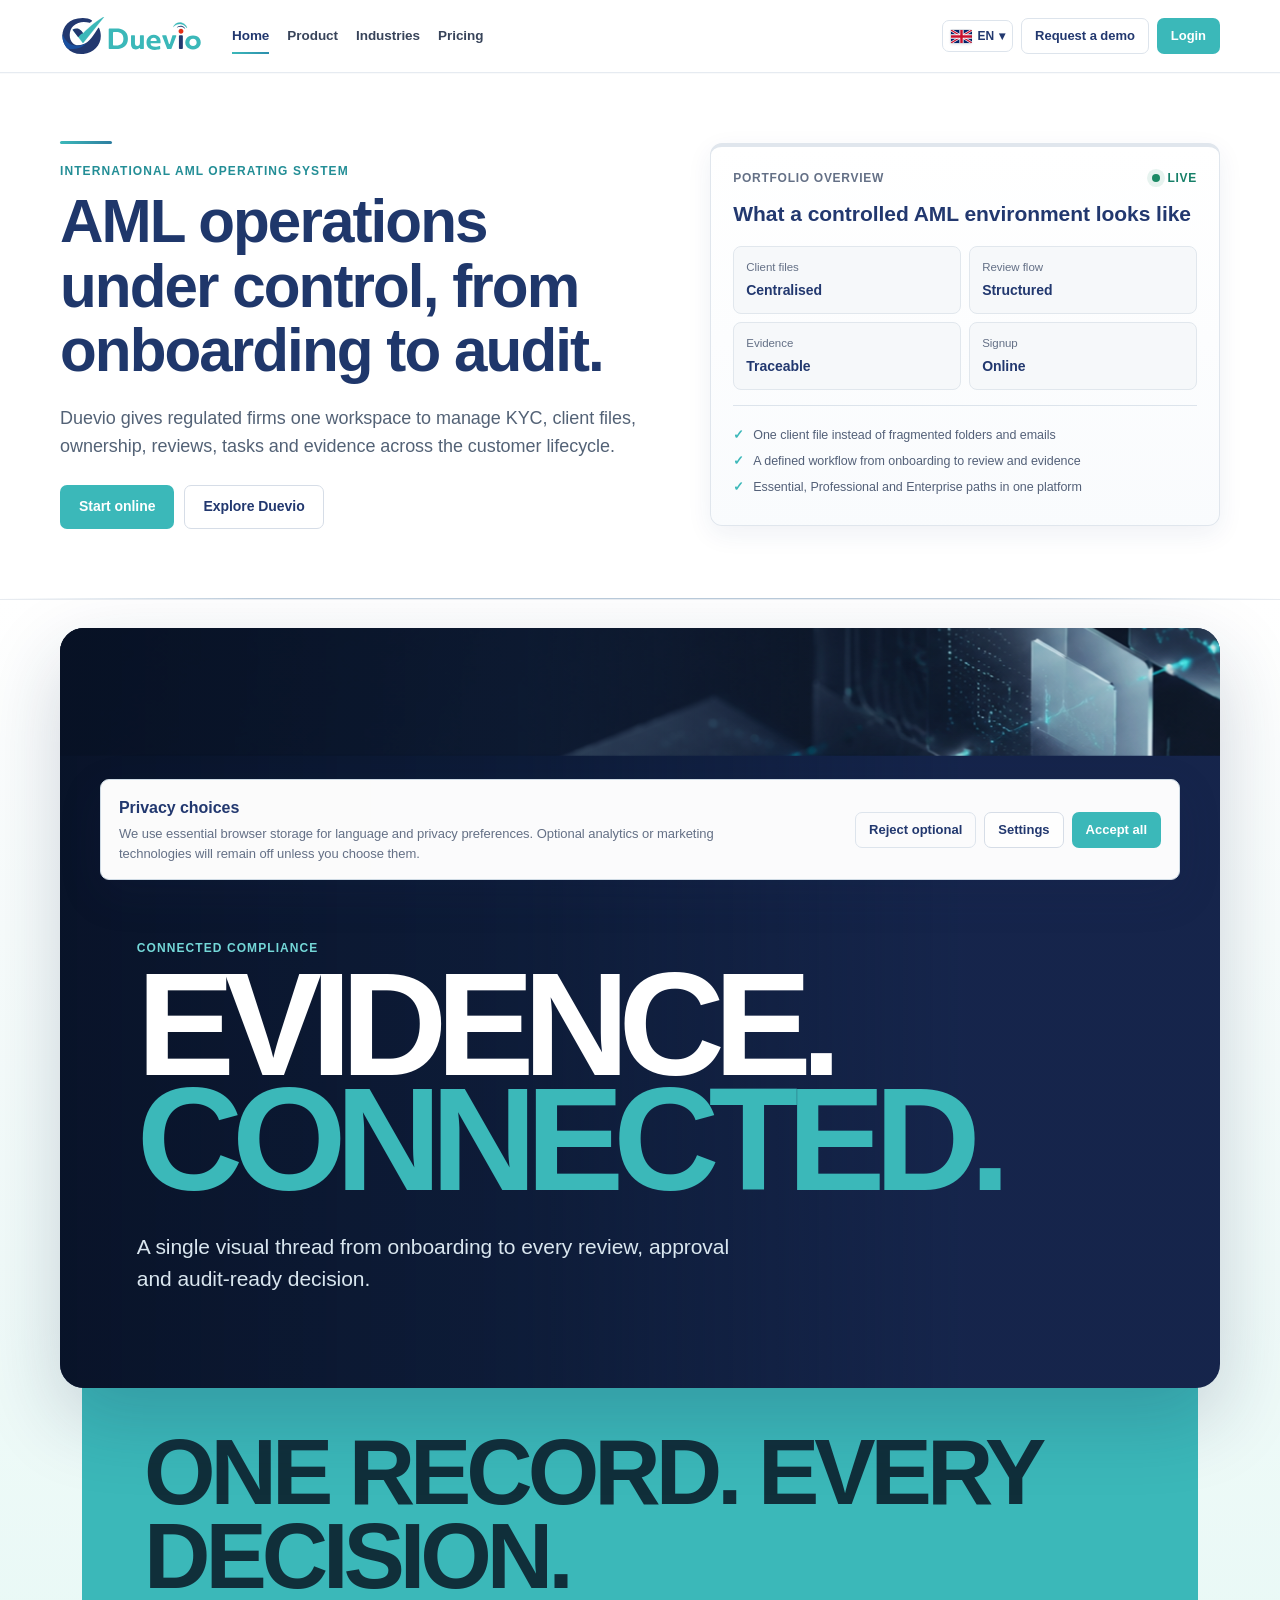
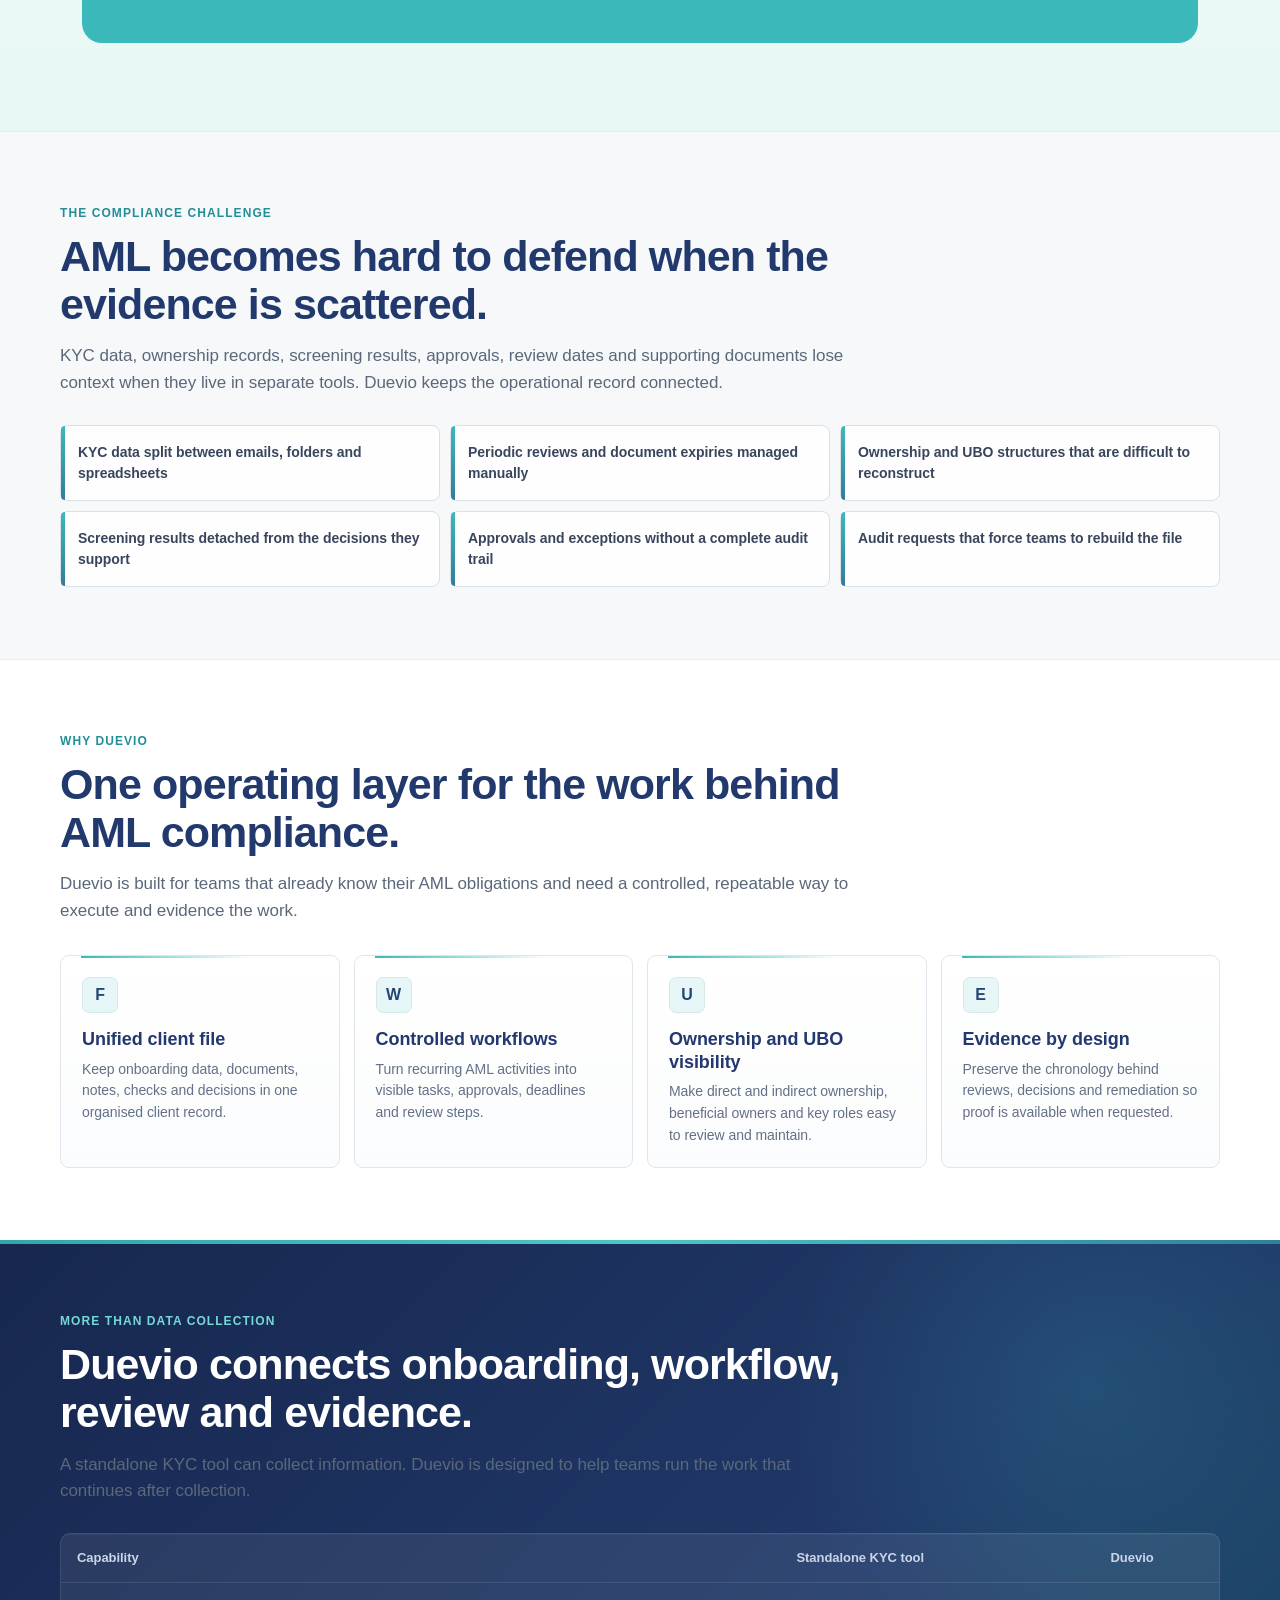
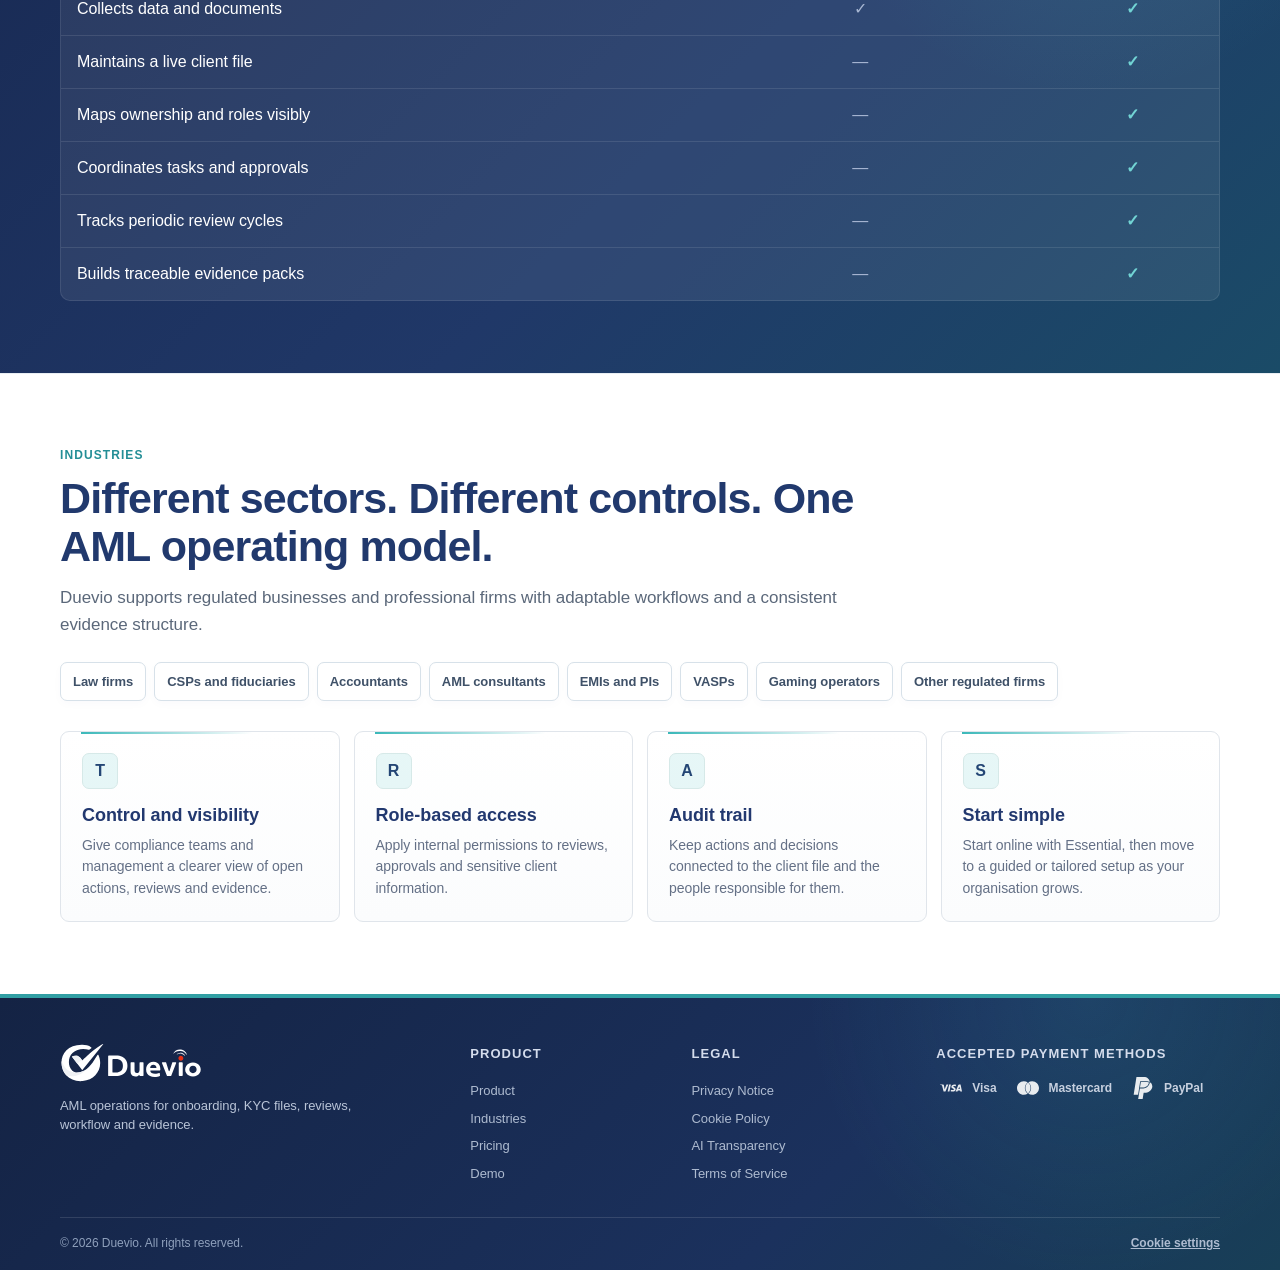
==== index.html @ 51b60201 "Rename discovery CTA to Request a demo" ====
<!doctype html>
<html lang="en" data-lang="en" data-root="">
<head>
  <meta charset="utf-8">
  <meta name="viewport" content="width=device-width, initial-scale=1">
  <title>Duevio | AML operations from onboarding to audit</title>
  <meta name="description" content="Manage KYC, client files, ownership, reviews, workflows and audit evidence in one controlled AML workspace.">
  <meta name="robots" content="index,follow,max-image-preview:large">
  <meta name="theme-color" content="#22386f">
  <meta property="og:type" content="website">
  <meta property="og:title" content="Duevio | AML operations from onboarding to audit">
  <meta property="og:description" content="Manage KYC, client files, ownership, reviews, workflows and audit evidence in one controlled AML workspace.">
  <meta property="og:image" content="assets/img/brand-DUEVIO-01.svg">
  <meta property="og:site_name" content="Duevio">
  <meta name="twitter:card" content="summary_large_image">
  <link rel="canonical" href="https://test.duevio.com/">
  <link rel="alternate" hreflang="en" href="https://test.duevio.com/">
  <link rel="alternate" hreflang="it" href="https://test.duevio.com/it/">
  <link rel="alternate" hreflang="de" href="https://test.duevio.com/de/">
  <link rel="alternate" hreflang="es" href="https://test.duevio.com/es/">
  <link rel="alternate" hreflang="fr" href="https://test.duevio.com/fr/">
  <link rel="alternate" hreflang="ru" href="https://test.duevio.com/ru/">
  <link rel="alternate" hreflang="x-default" href="https://test.duevio.com/">
  <link rel="icon" href="assets/img/brand-DUEVIO-01.svg" type="image/svg+xml">
  <link rel="stylesheet" href="assets/css/styles.css">
  <link rel="stylesheet" href="assets/css/test-alignment.css">
  <script src="assets/js/app.js" defer></script>
</head>
<body>
  <a class="skip-link" href="#main" data-i18n="access.skip">Skip to content</a>

  <header class="site-header">
    <div class="container header-inner">
      <a class="brand" href="#home" aria-label="Duevio home">
        <img src="assets/img/brand-DUEVIO-01.svg" alt="Duevio">
      </a>
      <nav class="desktop-nav" aria-label="Primary navigation">
        <a href="#home" data-route="home" data-i18n="nav.home">Home</a>
        <a href="#product" data-route="product" data-i18n="nav.product">Product</a>
        <a href="#industries" data-route="industries" data-i18n="nav.industries">Industries</a>
        <a href="#pricing" data-route="pricing" data-i18n="nav.plans">Pricing</a>
        <!-- <a href="#signup" data-route="signup" data-i18n="nav.signup">Signup</a> -->
        <!-- <a href="#demo" data-route="demo" data-i18n="nav.demo">Demo</a> -->
      </nav>
      <div class="header-actions">
        <div class="language-switcher">
          <button class="language-button" type="button" aria-haspopup="true" aria-expanded="false" id="languageButton">
            <span class="language-code">EN</span><span aria-hidden="true">▾</span>
          </button>
          <div class="language-menu" id="languageMenu" role="menu" hidden>
            <a role="menuitem" href="" data-lang-link="en">English</a>
            <a role="menuitem" href="it/" data-lang-link="it">Italiano</a>
            <a role="menuitem" href="de/" data-lang-link="de">Deutsch</a>
            <a role="menuitem" href="es/" data-lang-link="es">Español</a>
            <a role="menuitem" href="fr/" data-lang-link="fr">Français</a>
            <a role="menuitem" href="ru/" data-lang-link="ru">Русский</a>
          </div>
        </div>
        <a class="button button-ghost compact desktop-cta" href="#demo" data-i18n="cta.bookDemo">Request a demo</a>
        <a class="button button-primary compact desktop-cta" href="https://suite.duevio.com/" target="_blank" rel="noopener noreferrer">Login</a>
        <button class="mobile-menu-button" type="button" aria-expanded="false" aria-controls="mobileNav" aria-label="Open menu">☰</button>
      </div>
    </div>
    <nav class="mobile-nav" id="mobileNav" aria-label="Mobile navigation" hidden>
      <a href="#home" data-i18n="nav.home">Home</a>
      <a href="#product" data-i18n="nav.product">Product</a>
      <a href="#industries" data-i18n="nav.industries">Industries</a>
      <a href="#pricing" data-i18n="nav.plans">Pricing</a>
      <!-- <a href="#signup" data-i18n="nav.signup">Signup</a> -->
      <!-- <a href="#demo" data-i18n="nav.demo">Demo</a> -->
    </nav>
  </header>

  <main id="main">
    <section class="page active" data-page="home" aria-labelledby="home-title">
      <div class="hero hero-home">
        <div class="container hero-grid">
          <div class="hero-copy">
            <p class="eyebrow" data-i18n="home.eyebrow">International AML operating system</p>
            <h1 id="home-title" data-i18n="home.title">AML operations under control, from onboarding to audit.</h1>
            <p class="lead" data-i18n="home.lead">Duevio gives regulated firms one workspace to manage KYC, client files, ownership, reviews, tasks and evidence across the customer lifecycle.</p>
            <div class="button-row">
              <a class="button button-primary" href="#pricing" data-i18n="cta.startOnline">Start online</a>
              <a class="button button-secondary" href="#product" data-i18n="cta.explore">Explore Duevio</a>
            </div>
          </div>
          <div class="overview-card" aria-label="Portfolio overview">
            <div class="overview-head">
              <span data-i18n="home.overviewLabel">Portfolio overview</span>
              <span class="status-dot"><span></span><span data-i18n="home.live">Live</span></span>
            </div>
            <h2 data-i18n="home.overviewTitle">What a controlled AML environment looks like</h2>
            <div class="metric-grid">
              <div><span data-i18n="home.metric1Label">Client files</span><strong data-i18n="home.metric1Value">Centralised</strong></div>
              <div><span data-i18n="home.metric2Label">Review flow</span><strong data-i18n="home.metric2Value">Structured</strong></div>
              <div><span data-i18n="home.metric3Label">Evidence</span><strong data-i18n="home.metric3Value">Traceable</strong></div>
              <div><span data-i18n="home.metric4Label">Signup</span><strong data-i18n="home.metric4Value">Online</strong></div>
            </div>
            <div class="highlight-list">
              <p><span>✓</span><span data-i18n="home.highlight1">One client file instead of fragmented folders and emails</span></p>
              <p><span>✓</span><span data-i18n="home.highlight2">A defined workflow from onboarding to review and evidence</span></p>
              <p><span>✓</span><span data-i18n="home.highlight3">Essential, Professional and Enterprise paths in one platform</span></p>
            </div>
          </div>
        </div>
      </div>

      <section class="home-visual-section" aria-labelledby="home-visual-title">
  <div class="container home-visual-shell">
    <div class="home-visual-media" data-parallax-scene>
      <img src="assets/img/duevio-connected-evidence.png" alt="" loading="lazy" data-parallax-media>
      <div class="home-visual-shade" aria-hidden="true"></div>
      <div class="home-visual-copy">
        <p class="eyebrow light" data-i18n="home.visualEyebrow">Connected compliance</p>
        <h2 id="home-visual-title"><span data-i18n="home.visualLine1">Evidence.</span><span data-i18n="home.visualLine2">Connected.</span></h2>
        <p data-i18n="home.visualLead">A single visual thread from onboarding to every review, approval and audit-ready decision.</p>
      </div>
    </div>
    <div class="home-green-statement"><p data-i18n="home.visualStatement">One record. Every decision.</p></div>
  </div>
</section>

<section class="section section-light">
        <div class="container">
          <p class="eyebrow" data-i18n="home.challengeEyebrow">The compliance challenge</p>
          <h2 data-i18n="home.challengeTitle">AML becomes hard to defend when the evidence is scattered.</h2>
          <p class="section-lead" data-i18n="home.challengeLead">KYC data, ownership records, screening results, approvals, review dates and supporting documents lose context when they live in separate tools. Duevio keeps the operational record connected.</p>
          <div class="problem-grid">
            <div data-i18n="home.problem1">KYC data split between emails, folders and spreadsheets</div>
            <div data-i18n="home.problem2">Periodic reviews and document expiries managed manually</div>
            <div data-i18n="home.problem3">Ownership and UBO structures that are difficult to reconstruct</div>
            <div data-i18n="home.problem4">Screening results detached from the decisions they support</div>
            <div data-i18n="home.problem5">Approvals and exceptions without a complete audit trail</div>
            <div data-i18n="home.problem6">Audit requests that force teams to rebuild the file</div>
          </div>
        </div>
      </section>

      <section class="section">
        <div class="container">
          <p class="eyebrow" data-i18n="home.whyEyebrow">Why Duevio</p>
          <h2 data-i18n="home.whyTitle">One operating layer for the work behind AML compliance.</h2>
          <p class="section-lead" data-i18n="home.whyLead">Duevio is built for teams that already know their AML obligations and need a controlled, repeatable way to execute and evidence the work.</p>
          <div class="feature-grid four">
            <article class="feature-card"><span class="feature-icon">F</span><h3 data-i18n="home.feature1Title">Unified client file</h3><p data-i18n="home.feature1Text">Keep onboarding data, documents, notes, checks and decisions in one organised client record.</p></article>
            <article class="feature-card"><span class="feature-icon">W</span><h3 data-i18n="home.feature2Title">Controlled workflows</h3><p data-i18n="home.feature2Text">Turn recurring AML activities into visible tasks, approvals, deadlines and review steps.</p></article>
            <article class="feature-card"><span class="feature-icon">U</span><h3 data-i18n="home.feature3Title">Ownership and UBO visibility</h3><p data-i18n="home.feature3Text">Make direct and indirect ownership, beneficial owners and key roles easy to review and maintain.</p></article>
            <article class="feature-card"><span class="feature-icon">E</span><h3 data-i18n="home.feature4Title">Evidence by design</h3><p data-i18n="home.feature4Text">Preserve the chronology behind reviews, decisions and remediation so proof is available when requested.</p></article>
          </div>
        </div>
      </section>

      <section class="section section-navy">
        <div class="container">
          <p class="eyebrow light" data-i18n="home.compareEyebrow">More than data collection</p>
          <h2 class="light" data-i18n="home.compareTitle">Duevio connects onboarding, workflow, review and evidence.</h2>
          <p class="section-lead light-muted" data-i18n="home.compareLead">A standalone KYC tool can collect information. Duevio is designed to help teams run the work that continues after collection.</p>
          <div class="comparison-wrap">
            <table class="comparison-table">
              <thead><tr><th data-i18n="home.tableCapability">Capability</th><th data-i18n="home.tableKyc">Standalone KYC tool</th><th>Duevio</th></tr></thead>
              <tbody>
                <tr><td data-i18n="home.row1">Collects data and documents</td><td>✓</td><td>✓</td></tr>
                <tr><td data-i18n="home.row2">Maintains a live client file</td><td>—</td><td>✓</td></tr>
                <tr><td data-i18n="home.row3">Maps ownership and roles visibly</td><td>—</td><td>✓</td></tr>
                <tr><td data-i18n="home.row4">Coordinates tasks and approvals</td><td>—</td><td>✓</td></tr>
                <tr><td data-i18n="home.row5">Tracks periodic review cycles</td><td>—</td><td>✓</td></tr>
                <tr><td data-i18n="home.row6">Builds traceable evidence packs</td><td>—</td><td>✓</td></tr>
              </tbody>
            </table>
          </div>
        </div>
      </section>

      <section class="section">
        <div class="container">
          <p class="eyebrow" data-i18n="home.industriesEyebrow">Industries</p>
          <h2 data-i18n="home.industriesTitle">Different sectors. Different controls. One AML operating model.</h2>
          <p class="section-lead" data-i18n="home.industriesLead">Duevio supports regulated businesses and professional firms with adaptable workflows and a consistent evidence structure.</p>
          <div class="pill-grid">
            <span data-i18n="sector.law">Law firms</span><span data-i18n="sector.csp">CSPs and fiduciaries</span><span data-i18n="sector.accountants">Accountants</span><span data-i18n="sector.consultants">AML consultants</span><span data-i18n="sector.emi">EMIs and PIs</span><span data-i18n="sector.vasp">VASPs</span><span data-i18n="sector.gaming">Gaming operators</span><span data-i18n="sector.other">Other regulated firms</span>
          </div>
          <div class="feature-grid four trust-grid">
            <article class="feature-card"><span class="feature-icon">T</span><h3 data-i18n="home.trust1Title">Control and visibility</h3><p data-i18n="home.trust1Text">Give compliance teams and management a clearer view of open actions, reviews and evidence.</p></article>
            <article class="feature-card"><span class="feature-icon">R</span><h3 data-i18n="home.trust2Title">Role-based access</h3><p data-i18n="home.trust2Text">Apply internal permissions to reviews, approvals and sensitive client information.</p></article>
            <article class="feature-card"><span class="feature-icon">A</span><h3 data-i18n="home.trust3Title">Audit trail</h3><p data-i18n="home.trust3Text">Keep actions and decisions connected to the client file and the people responsible for them.</p></article>
            <article class="feature-card"><span class="feature-icon">S</span><h3 data-i18n="home.trust4Title">Start simple</h3><p data-i18n="home.trust4Text">Start online with Essential, then move to a guided or tailored setup as your organisation grows.</p></article>
          </div>
        </div>
      </section>
    </section>

    <section class="page" data-page="product" aria-labelledby="product-title" hidden>
      <div class="hero subhero"><div class="container hero-grid"><div class="hero-copy"><p class="eyebrow" data-i18n="product.eyebrow">Product</p><h1 id="product-title" data-i18n="product.title">A structured AML workspace for onboarding, monitoring and evidence.</h1><p class="lead" data-i18n="product.lead">Manage the operational side of AML compliance in one environment, from initial client intake to periodic review, remediation and evidence production.</p><div class="button-row"><a class="button button-primary" href="#pricing" data-i18n="cta.startOnline">Start online</a><a class="button button-secondary" href="#pricing" data-i18n="cta.seePlans">See pricing</a></div></div><div class="overview-card"><div class="overview-head"><span data-i18n="product.overviewLabel">Product overview</span><span class="status-dot"><span></span><span data-i18n="product.modular">Modular</span></span></div><h2 data-i18n="product.overviewTitle">Built to run AML operations, not just collect data</h2><div class="metric-grid"><div><span data-i18n="product.metric1Label">Modules</span><strong>8+</strong></div><div><span data-i18n="product.metric2Label">Workflows</span><strong data-i18n="product.metric2Value">Structured</strong></div><div><span data-i18n="product.metric3Label">Evidence</span><strong data-i18n="product.metric3Value">Exportable</strong></div><div><span data-i18n="product.metric4Label">Scalability</span><strong data-i18n="product.metric4Value">Built in</strong></div></div><div class="highlight-list"><p><span>✓</span><span data-i18n="product.highlight1">Guided onboarding, document control and ownership visibility</span></p><p><span>✓</span><span data-i18n="product.highlight2">Tasks, approvals, review cycles and remediation tracking</span></p><p><span>✓</span><span data-i18n="product.highlight3">Evidence that stays connected to the client file</span></p></div></div></div></div>
      <section class="section"><div class="container"><p class="eyebrow" data-i18n="product.modulesEyebrow">Core modules</p><h2 data-i18n="product.modulesTitle">Core AML modules for the full client lifecycle.</h2><p class="section-lead" data-i18n="product.modulesLead">Configure the operating model around your clients, risk approach and internal responsibilities.</p><div class="feature-grid three module-grid">
        <article class="module-card"><span>1</span><h3 data-i18n="product.m1Title">Guided onboarding</h3><p data-i18n="product.m1Text">Create adaptive intake journeys for individuals, companies and complex structures.</p><ul><li data-i18n="product.m1a">Configurable journeys</li><li data-i18n="product.m1b">Structured intake</li><li data-i18n="product.m1c">Cleaner first-time collection</li></ul></article>
        <article class="module-card"><span>2</span><h3 data-i18n="product.m2Title">Ownership and role mapping</h3><p data-i18n="product.m2Text">Make ownership trees, beneficial owners and key roles part of the live client file.</p><ul><li data-i18n="product.m2a">Direct and indirect ownership</li><li data-i18n="product.m2b">Role visibility</li><li data-i18n="product.m2c">Client confirmation support</li></ul></article>
        <article class="module-card"><span>3</span><h3 data-i18n="product.m3Title">Dynamic questionnaires</h3><p data-i18n="product.m3Text">Use forms that adapt to client type, structure and information already collected.</p><ul><li data-i18n="product.m3a">Configurable forms</li><li data-i18n="product.m3b">Pre-filled data</li><li data-i18n="product.m3c">Less duplication</li></ul></article>
        <article class="module-card"><span>4</span><h3 data-i18n="product.m4Title">Document control</h3><p data-i18n="product.m4Text">Treat documents as compliance evidence with status, validity and context.</p><ul><li data-i18n="product.m4a">Expiry-aware</li><li data-i18n="product.m4b">Version-aware</li><li data-i18n="product.m4c">Evidence-oriented</li></ul></article>
        <article class="module-card"><span>5</span><h3 data-i18n="product.m5Title">Reviews and reminders</h3><p data-i18n="product.m5Text">Track deadlines, expiring documents, open actions and remediation before they become gaps.</p><ul><li data-i18n="product.m5a">Periodic reviews</li><li data-i18n="product.m5b">Escalation support</li><li data-i18n="product.m5c">Open-item visibility</li></ul></article>
        <article class="module-card"><span>6</span><h3 data-i18n="product.m6Title">Evidence exports</h3><p data-i18n="product.m6Text">Produce organised material for audits, inspections, partner reviews and internal control.</p><ul><li data-i18n="product.m6a">Evidence packs</li><li data-i18n="product.m6b">Client chronology</li><li data-i18n="product.m6c">Faster retrieval</li></ul></article>
      </div></div></section>
      <section class="section section-light"><div class="container"><p class="eyebrow" data-i18n="product.howEyebrow">How it works</p><h2 data-i18n="product.howTitle">Run the AML process from onboarding to evidence.</h2><p class="section-lead" data-i18n="product.howLead">Keep the client record, tasks and decisions connected as the relationship changes over time.</p><div class="steps-grid"><article><span>1</span><p data-i18n="product.step1">Capture onboarding data and documents through a guided process.</p></article><article><span>2</span><p data-i18n="product.step2">Build the live file with ownership, roles, checks, notes and decisions.</p></article><article><span>3</span><p data-i18n="product.step3">Track tasks, approvals, reviews, exceptions and remediation from one dashboard.</p></article><article><span>4</span><p data-i18n="product.step4">Retrieve evidence quickly when an audit, inspection or partner request arrives.</p></article></div></div></section>
      <section class="section"><div class="container"><p class="eyebrow" data-i18n="product.integrationsEyebrow">Integrations and readiness</p><h2 data-i18n="product.integrationsTitle">Connect Duevio with the data sources and systems your team already uses.</h2><p class="section-lead" data-i18n="product.integrationsLead">Duevio can sit at the centre of an AML operating environment while specialist providers continue to perform identity, screening and data services.</p><div class="integration-grid"><span data-i18n="product.int1">Identity verification providers</span><span data-i18n="product.int2">Screening and watchlist providers</span><span data-i18n="product.int3">Public registries and corporate sources</span><span data-i18n="product.int4">Document repositories</span><span data-i18n="product.int5">CRM, core and onboarding systems</span><span data-i18n="product.int6">API and enterprise connection layer</span></div></div></section>
    </section>

    <section class="page" data-page="industries" aria-labelledby="industries-title" hidden>
      <div class="hero subhero"><div class="container hero-grid"><div class="hero-copy"><p class="eyebrow" data-i18n="industries.eyebrow">Industries</p><h1 id="industries-title" data-i18n="industries.title">Different sectors. Different controls. One clearer way to run AML work.</h1><p class="lead" data-i18n="industries.lead">Duevio is designed for regulated businesses and professional firms that need controlled onboarding, living KYC files, recurring reviews and evidence they can retrieve.</p><div class="button-row"><a class="button button-primary" href="#pricing" data-i18n="cta.startOnline">Start online</a><a class="button button-secondary" href="#pricing" data-i18n="cta.seePlans">See pricing</a></div></div><div class="overview-card"><div class="overview-head"><span data-i18n="industries.fit">Industry fit</span><span class="status-dot"><span></span><span data-i18n="industries.international">International</span></span></div><h2 data-i18n="industries.overviewTitle">Designed for regulated operators and professional practices</h2><div class="metric-grid"><div><span data-i18n="industries.metric1Label">Sectors</span><strong data-i18n="industries.metric1Value">Multiple</strong></div><div><span data-i18n="industries.metric2Label">Positioning</span><strong data-i18n="industries.metric2Value">Flexible</strong></div><div><span data-i18n="industries.metric3Label">Jurisdictions</span><strong data-i18n="industries.metric3Value">Adaptable</strong></div><div><span data-i18n="industries.metric4Label">Entry point</span><strong data-i18n="industries.metric4Value">Online</strong></div></div></div></div></div>
      <section class="section"><div class="container"><div class="feature-grid three sector-grid">
        <article class="sector-card"><span>L</span><h3 data-i18n="industries.s1Title">Law firms and professional practices</h3><p data-i18n="industries.s1Text">Manage client onboarding, KYC documents, ownership information and compliance evidence across matters and relationships.</p><ul><li data-i18n="industries.s1a">Cleaner onboarding</li><li data-i18n="industries.s1b">Document organisation</li><li data-i18n="industries.s1c">Traceable decisions</li></ul></article>
        <article class="sector-card"><span>C</span><h3 data-i18n="industries.s2Title">CSPs and fiduciaries</h3><p data-i18n="industries.s2Text">Maintain company files, beneficial ownership structures, recurring reviews and AML evidence across a portfolio.</p><ul><li data-i18n="industries.s2a">Corporate onboarding</li><li data-i18n="industries.s2b">UBO mapping</li><li data-i18n="industries.s2c">Recurring review control</li></ul></article>
        <article class="sector-card"><span>E</span><h3 data-i18n="industries.s3Title">EMIs, PIs and regulated operators</h3><p data-i18n="industries.s3Text">Coordinate controlled onboarding, internal approvals, review cycles and evidence in supervised environments.</p><ul><li data-i18n="industries.s3a">Governance support</li><li data-i18n="industries.s3b">Scalable workflow</li><li data-i18n="industries.s3c">Evidence production</li></ul></article>
        <article class="sector-card"><span>A</span><h3 data-i18n="industries.s4Title">AML outsourcers and external MLROs</h3><p data-i18n="industries.s4Text">Manage multiple client portfolios, open actions, reviews and evidence requests from one controlled workspace.</p><ul><li data-i18n="industries.s4a">Multi-client management</li><li data-i18n="industries.s4b">Segregated access</li><li data-i18n="industries.s4c">Portfolio oversight</li></ul></article>
        <article class="sector-card"><span>I</span><h3 data-i18n="industries.s5Title">International firms</h3><p data-i18n="industries.s5Text">Adapt workflows to different entities, jurisdictions and internal operating models without fragmenting the evidence.</p><ul><li data-i18n="industries.s5a">Multi-jurisdiction support</li><li data-i18n="industries.s5b">Consistent control model</li><li data-i18n="industries.s5c">Multilingual interface</li></ul></article>
        <article class="sector-card"><span>S</span><h3 data-i18n="industries.s6Title">Smaller regulated firms</h3><p data-i18n="industries.s6Text">Start with an online AML workspace and move to guided or tailored implementation as operational needs grow.</p><ul><li data-i18n="industries.s6a">Simple entry point</li><li data-i18n="industries.s6b">Online signup</li><li data-i18n="industries.s6c">Upgrade path</li></ul></article>
      </div></div></section>
    </section>

    <section class="page" data-page="pricing" aria-labelledby="pricing-title" hidden>
      <div class="hero subhero"><div class="container hero-grid"><div class="hero-copy"><p class="eyebrow" data-i18n="plans.eyebrow">Pricing</p><h1 id="pricing-title" data-i18n="plans.title">Stop managing AML work across disconnected files and reminders.</h1><p class="lead" data-i18n="plans.lead">Start online with Duevio Essential, choose a guided Professional setup, or design a tailored Enterprise deployment for more complex operations.</p><!-- <div class="button-row"><a class="button button-primary" href="#signup" data-i18n="cta.startNow">Start now</a><a class="button button-secondary" href="#demo" data-i18n="cta.bookDemo">Request a demo</a></div> --></div><!-- <div class="overview-card"><div class="overview-head"><span data-i18n="plans.structure">Pricing structure</span><span class="status-dot"><span></span><span data-i18n="plans.choice">Flexible</span></span></div><h2 data-i18n="plans.overviewTitle">Choose how you want to start</h2><div class="metric-grid"><div><span>Essential</span><strong data-i18n="plans.online">Online</strong></div><div><span>Professional</span><strong data-i18n="plans.guided">Guided</strong></div><div><span>Enterprise</span><strong data-i18n="plans.tailored">Tailored</strong></div><div><span data-i18n="plans.activation">Activation</span><strong data-i18n="plans.immediate">Immediate*</strong></div></div><p class="micro" data-i18n="plans.activationNote">*Essential self-service after account creation and payment. Professional and Enterprise follow the agreed implementation path.</p></div> --></div></div>
      <section class="section"><div class="container"><div class="pricing-grid">
        <article class="price-card featured"><div class="price-tag" data-i18n="plans.startNow">Start online</div><h2>Essential</h2><p class="price"><strong>9,99 €</strong><span class="price-meta"><span><b aria-hidden="true">/</b> <span data-i18n="plans.perMonth">per month</span></span><small data-i18n="plans.billedAnnually">(billed annually)</small></span></p><p data-i18n="plans.essentialText">Organise onboarding, client files, reviews and evidence in one workspace. One user is included and you can upgrade when the organisation needs more.</p><ul><li data-i18n="plans.e1">Online AML workspace</li><li data-i18n="plans.e2">1 user included</li><li data-i18n="plans.e3">Usage-based option available</li><li data-i18n="plans.e4">Self-service account creation</li><li data-i18n="plans.e5">Upgrade path</li></ul><a class="button button-primary block" href="https://signup.duevio.com/signup.aspx" target="_blank" rel="noopener noreferrer" data-i18n="cta.startNow">Start now</a></article>
        <article class="price-card"><div class="price-tag" data-i18n="plans.growing">For growing teams</div><h2>Professional</h2><p class="price"><strong>49,99 €</strong><span class="price-meta"><span><b aria-hidden="true">/</b> <span data-i18n="plans.perMonth">per month</span></span><small data-i18n="plans.billedAnnually">(billed annually)</small></span></p><p class="price-description" data-i18n="plans.professionalText">Give your team structured AML workflows, task visibility, approvals and recurring review control with guided setup.</p><ul><li data-i18n="plans.p1">Multi-user setup</li><li data-i18n="plans.p2">Guided onboarding</li><li data-i18n="plans.p3">Internal control workflows</li><li data-i18n="plans.p4">Setup and onboarding support</li><li data-i18n="plans.p5">Commercial follow-up</li></ul><a class="button button-primary block" href="https://signup.duevio.com/signup.aspx" target="_blank" rel="noopener noreferrer" data-i18n="cta.startNow">Start now</a></article>
        <article class="price-card"><div class="price-tag" data-i18n="plans.complex">For complex operators</div><h2>Enterprise</h2><p class="price-description" data-i18n="plans.enterpriseText">Build a tailored operating model for more complex regulated environments, governance structures and integration requirements.</p><ul><li data-i18n="plans.x1">Tailored workflows</li><li data-i18n="plans.x2">Complex rollout support</li><li data-i18n="plans.x3">Custom implementation</li><li data-i18n="plans.x4">Integration planning</li><li data-i18n="plans.x5">Enterprise consultation</li></ul><a class="button button-secondary block" href="#enterprise" data-i18n="plans.discussEnterprise">Discuss Enterprise</a></article>
      </div><div class="payment-strip"><span data-i18n="payment.accepted">Accepted payment methods</span><div class="payment-logos"><figure><img class="visa" src="assets/img/visa.svg" alt="Visa"><figcaption>Visa</figcaption></figure><figure><img class="mastercard" src="assets/img/mastercard.svg" alt="Mastercard"><figcaption>Mastercard</figcaption></figure><figure><img class="paypal" src="assets/img/paypal.svg" alt="PayPal"><figcaption>PayPal</figcaption></figure></div><p data-i18n="payment.secure">Card and PayPal details are handled by the payment provider, not stored in this marketing website.</p></div></div></section>
    </section>

    <section class="page" data-page="signup" aria-labelledby="signup-title" hidden>
      <div class="hero subhero"><div class="container hero-grid"><div class="hero-copy"><p class="eyebrow" data-i18n="signup.eyebrow">Signup</p><h1 id="signup-title" data-i18n="signup.title">Choose the Duevio path that fits your organisation.</h1><p class="lead" data-i18n="signup.lead">Essential is self-service. Create your account, complete payment and open your workspace. Professional and Enterprise start with a guided commercial and implementation discussion.</p><div class="button-row"><a class="button button-primary" href="#pricing" data-i18n="cta.startOnline">Start online</a><a class="button button-secondary" href="#demo" data-i18n="cta.bookDemo">Request a demo</a></div></div><div class="overview-card"><div class="overview-head"><span data-i18n="signup.onlineSignup">Online signup</span><span class="status-dot"><span></span><span data-i18n="signup.selfService">Self-service</span></span></div><h2 data-i18n="signup.overviewTitle">Create your Duevio account and start online</h2><div class="metric-grid"><div><span>Essential</span><strong data-i18n="signup.essentialPriceYear">€120 / year</strong></div><div><span data-i18n="signup.users">Users</span><strong data-i18n="signup.oneIncluded">1 included</strong></div><div><span>Professional</span><strong data-i18n="plans.guided">Guided</strong></div><div><span>Enterprise</span><strong data-i18n="signup.consultation">Consultation</strong></div></div></div></div></div>
      <section class="section"><div class="container"><div class="signup-layout"><div class="signup-main"><p class="eyebrow" data-i18n="signup.choosePlan">Choose a plan</p><h2 data-i18n="signup.formTitle">Start your Duevio signup</h2><div class="plan-selector" role="radiogroup" aria-label="Choose plan"><label><input type="radio" name="selectedPlan" value="Essential" checked><span><strong>Essential</strong><small data-i18n="signup.essentialShort">€120 / year · 1 user</small><em data-i18n="signup.essentialPlanText">Pay online and open your workspace</em></span></label><label><input type="radio" name="selectedPlan" value="Professional"><span><strong>Professional</strong><small data-i18n="signup.profShort">Guided multi-user setup</small><em data-i18n="signup.profPlanText">Request setup and pricing follow-up</em></span></label><label><input type="radio" name="selectedPlan" value="Enterprise"><span><strong>Enterprise</strong><small data-i18n="signup.entShort">Tailored implementation</small><em data-i18n="signup.entPlanText">Request a custom commercial path</em></span></label></div>
        <form id="signup-form" class="form-card" novalidate><div class="form-grid"><label><span data-i18n="form.org">Organisation name</span><input name="organisation" autocomplete="organization" required data-i18n-placeholder="form.orgPlaceholder" placeholder="Enter organisation name"></label><label><span data-i18n="form.name">Main contact name</span><input name="name" autocomplete="name" required data-i18n-placeholder="form.namePlaceholder" placeholder="Enter full name"></label><label><span data-i18n="form.email">Work email</span><input name="email" type="email" autocomplete="email" required placeholder="name@company.com"></label><label><span data-i18n="form.country">Country / jurisdiction</span><select name="country" required><option value="" data-i18n="form.select">Select</option><option data-i18n="country.italy">Italy</option><option data-i18n="country.malta">Malta</option><option data-i18n="country.sanmarino">San Marino</option><option data-i18n="country.germany">Germany</option><option data-i18n="country.france">France</option><option data-i18n="country.spain">Spain</option><option data-i18n="country.other">Other</option></select></label><label><span data-i18n="form.business">Business type</span><select name="business" required><option value="" data-i18n="form.select">Select</option><option data-i18n="sector.law">Law firm</option><option data-i18n="sector.csp">CSP / fiduciary</option><option data-i18n="sector.accountants">Accountancy</option><option data-i18n="sector.consultants">AML consultancy</option><option data-i18n="sector.emi">EMI / PI</option><option data-i18n="sector.vasp">VASP</option><option data-i18n="sector.gaming">Gaming</option><option data-i18n="sector.other">Other regulated firm</option></select></label><label><span data-i18n="form.team">Expected team size</span><select name="team" required><option value="" data-i18n="form.select">Select</option><option>1</option><option>2–5</option><option>6–20</option><option>21–50</option><option>50+</option></select></label><label><span data-i18n="form.password">Create password</span><input name="password" type="password" autocomplete="new-password" minlength="8" required data-i18n-placeholder="form.passwordPlaceholder" placeholder="Minimum 8 characters"></label><label><span data-i18n="form.confirmPassword">Confirm password</span><input name="passwordConfirm" type="password" autocomplete="new-password" minlength="8" required data-i18n-placeholder="form.confirmPlaceholder" placeholder="Repeat password"></label></div><label class="full"><span data-i18n="form.need">Tell us briefly what you need</span><textarea name="needs" rows="4"></textarea></label><label class="checkbox"><input type="checkbox" name="terms" required><span><span data-i18n="form.terms1">I agree to the</span> <a href="#terms" data-i18n="legal.terms">Terms of Service</a> <span data-i18n="form.and">and</span> <a href="#privacy" data-i18n="legal.privacy">Privacy Notice</a>.</span></label><label class="checkbox"><input type="checkbox" name="marketing"><span data-i18n="form.marketing">I would like to receive product updates and commercial communications. I can withdraw consent at any time.</span></label><div class="form-actions"><button class="button button-primary" type="submit" id="signupSubmit" data-i18n="signup.continuePayment">Continue to secure payment</button><button class="button button-ghost" type="reset" data-i18n="form.clear">Clear form</button></div><p class="form-status" id="signupStatus" role="status" aria-live="polite"></p></form></div>
        <aside class="signup-side"><div class="summary-card"><h3 data-i18n="signup.summary">Payment summary</h3><dl><div><dt data-i18n="signup.plan">Plan</dt><dd id="summaryPlan">Essential</dd></div><div><dt data-i18n="signup.usersIncluded">Users included</dt><dd id="summaryUsers">1</dd></div><div><dt data-i18n="signup.amountToday">Amount due today</dt><dd id="summaryAmount">€120</dd></div></dl><div class="payment-logos small"><figure><img class="visa" src="assets/img/visa.svg" alt="Visa"><figcaption>Visa</figcaption></figure><figure><img class="mastercard" src="assets/img/mastercard.svg" alt="Mastercard"><figcaption>Mastercard</figcaption></figure><figure><img class="paypal" src="assets/img/paypal.svg" alt="PayPal"><figcaption>PayPal</figcaption></figure></div><p class="micro" data-i18n="signup.paymentNote">The repository preview does not submit payment data. The production checkout should redirect to the configured payment provider.</p></div><div class="summary-card"><h3 data-i18n="signup.next">What happens next</h3><ol class="next-list"><li><span>1</span><div><strong id="next1Title" data-i18n="signup.next1Title">Account details</strong><p id="next1Text" data-i18n="signup.next1Text">Complete your organisation and user information.</p></div></li><li><span>2</span><div><strong id="next2Title" data-i18n="signup.next2Title">Secure payment</strong><p id="next2Text" data-i18n="signup.next2Text">Essential continues to the payment provider.</p></div></li><li><span>3</span><div><strong id="next3Title" data-i18n="signup.next3Title">Workspace access</strong><p id="next3Text" data-i18n="signup.next3Text">Open your Essential workspace after payment.</p></div></li></ol></div></aside>
      </div></div></section>
    </section>

    
    <section class="page" data-page="enterprise" aria-labelledby="enterprise-title" hidden>
      <div class="hero subhero"><div class="container hero-grid"><div class="hero-copy"><p class="eyebrow" data-i18n="enterprise.eyebrow">Enterprise</p><h1 id="enterprise-title" data-i18n="enterprise.title">Build a controlled AML operating model around your organisation.</h1><p class="lead" data-i18n="enterprise.lead">Tell us about your structure, jurisdictions and priorities. Our team will review the fit and arrange a focused Enterprise discovery call.</p></div><div class="overview-card"><div class="overview-head"><span data-i18n="enterprise.cardLabel">Enterprise consultation</span><span class="status-dot"><span></span><span>Duevio</span></span></div><h2 data-i18n="enterprise.cardTitle">Designed for complex regulated operations</h2><div class="metric-grid"><div><span data-i18n="enterprise.workflows">Workflows</span><strong data-i18n="enterprise.workflowsValue">Tailored</strong></div><div><span data-i18n="enterprise.rollout">Rollout</span><strong data-i18n="enterprise.rolloutValue">Guided</strong></div><div><span data-i18n="enterprise.integrations">Integrations</span><strong data-i18n="enterprise.integrationsValue">Planned</strong></div><div><span data-i18n="enterprise.governance">Governance</span><strong data-i18n="enterprise.governanceValue">Aligned</strong></div></div><div class="highlight-list"><p><span>✓</span><span data-i18n="enterprise.highlight1">A solution shaped around your operating model</span></p><p><span>✓</span><span data-i18n="enterprise.highlight2">A rollout plan aligned with teams and jurisdictions</span></p><p><span>✓</span><span data-i18n="enterprise.highlight3">A focused discussion with the right specialists</span></p></div></div></div></div>
      <section class="section section-light"><div class="container"><form id="enterprise-form" class="form-card demo-form enterprise-form" action="https://formsubmit.co/support@duevio.com" method="POST"><input type="hidden" name="_subject" value="New Duevio Enterprise enquiry"><input type="hidden" name="_template" value="table"><input type="hidden" name="_captcha" value="false"><input type="text" name="_honey" tabindex="-1" autocomplete="off" aria-hidden="true" style="display:none"><h2 data-i18n="enterprise.formTitle">Discuss your Enterprise requirements</h2><p class="section-lead enterprise-form-lead" data-i18n="enterprise.formLead">Share a few details so we can prepare a relevant, focused conversation.</p><div class="form-grid"><label><span data-i18n="form.org">Organisation name</span><input name="organisation" autocomplete="organization" required></label><label><span data-i18n="form.name">Main contact name</span><input name="name" autocomplete="name" required></label><label><span data-i18n="form.email">Work email</span><input type="email" name="email" autocomplete="email" required></label><label><span data-i18n="form.country">Country / jurisdiction</span><input name="country" required></label><label><span data-i18n="enterprise.orgType">Organisation type</span><select name="organisation_type" required><option value="" data-i18n="enterprise.orgTypePlaceholder">Select organisation type</option><option value="Law firm" data-i18n="sector.law">Law firm</option><option value="CSP / fiduciary" data-i18n="sector.csp">CSP / fiduciary</option><option value="Accountancy" data-i18n="sector.accountants">Accountancy</option><option value="AML consultancy" data-i18n="sector.consultants">AML consultancy</option><option value="EMI / PI" data-i18n="sector.emi">EMI / PI</option><option value="VASP" data-i18n="sector.vasp">VASP</option><option value="Gaming" data-i18n="sector.gaming">Gaming</option><option value="Other regulated firm" data-i18n="sector.other">Other regulated firm</option></select></label><label><span data-i18n="form.team">Expected team size</span><select name="team_size" required><option value="" data-i18n="form.select">Select</option><option>2–5</option><option>6–20</option><option>21–50</option><option>51–200</option><option>200+</option></select></label><label><span data-i18n="enterprise.jurisdictions">Operating jurisdictions</span><input name="operating_jurisdictions" data-i18n-placeholder="enterprise.jurisdictionsPlaceholder" placeholder="Countries or regions where you operate" required></label><label><span data-i18n="enterprise.timeline">Preferred implementation timeframe</span><select name="implementation_timeframe" required><option value="" data-i18n="enterprise.timelinePlaceholder">Select timeframe</option><option value="Within 3 months" data-i18n="enterprise.timeline1">Within 3 months</option><option value="3–6 months" data-i18n="enterprise.timeline2">3–6 months</option><option value="6–12 months" data-i18n="enterprise.timeline3">6–12 months</option><option value="Exploring options" data-i18n="enterprise.timeline4">Exploring options</option></select></label></div><label class="full"><span data-i18n="enterprise.priorities">Main priorities and requirements</span><textarea name="priorities" rows="5" required data-i18n-placeholder="enterprise.prioritiesPlaceholder" placeholder="Tell us what you need to improve, control or integrate"></textarea></label><label class="full"><span data-i18n="enterprise.currentStack">Current systems or processes</span><textarea name="current_systems" rows="3" data-i18n-placeholder="enterprise.currentStackPlaceholder" placeholder="Optional: describe your current AML tools and workflow"></textarea></label><label class="checkbox"><input type="checkbox" name="privacy_accepted" value="yes" required><span><span data-i18n="enterprise.privacyConsent">I have read the</span> <a href="#privacy" data-i18n="legal.privacy">Privacy Notice</a>.</span></label><button class="button button-primary" type="submit" data-i18n="enterprise.submit">Request Enterprise consultation</button><p class="form-status" id="enterpriseStatus" role="status" aria-live="polite"></p></form></div></section>
    </section>
<section class="page" data-page="demo" aria-labelledby="demo-title" hidden>
      <div class="hero subhero"><div class="container hero-grid"><div class="hero-copy"><p class="eyebrow" data-i18n="demo.eyebrow">Demo</p><h1 id="demo-title" data-i18n="demo.title">See how Duevio fits your AML operating model.</h1><p class="lead" data-i18n="demo.lead">Use a discovery call to review your current onboarding, KYC file structure, review process and evidence requirements, then identify the right starting point.</p><div class="button-row"><a class="button button-primary" href="#demo-form" data-i18n="demo.book">Request a demo</a><a class="button button-secondary" href="#pricing" data-i18n="cta.startOnline">Start online</a></div></div><div class="overview-card"><div class="overview-head"><span data-i18n="demo.path">Conversion path</span><span class="status-dot"><span></span><span data-i18n="demo.clear">Clear</span></span></div><h2 data-i18n="demo.overviewTitle">Choose the right Duevio path for your organisation</h2><div class="metric-grid"><div><span data-i18n="demo.discovery">Discovery</span><strong data-i18n="demo.focused">Focused</strong></div><div><span data-i18n="nav.signup">Signup</span><strong data-i18n="plans.online">Online</strong></div><div><span data-i18n="nav.plans">Pricing</span><strong data-i18n="demo.visible">Visible</strong></div><div><span data-i18n="demo.followup">Follow-up</span><strong data-i18n="product.metric2Value">Structured</strong></div></div></div></div></div>
      <section class="section"><div class="container"><div class="steps-grid demo-steps"><article><span>1</span><h3 data-i18n="demo.step1Title">Understand your AML setup</h3><p data-i18n="demo.step1Text">Discuss onboarding, KYC file structure, review cycles and current operational friction.</p></article><article><span>2</span><h3 data-i18n="demo.step2Title">See Duevio in context</h3><p data-i18n="demo.step2Text">Review how client files, tasks, ownership, reviews and evidence can work together.</p></article><article><span>3</span><h3 data-i18n="demo.step3Title">Choose the starting point</h3><p data-i18n="demo.step3Text">Decide whether Essential, Professional or Enterprise best matches your organisation.</p></article><article><span>4</span><h3 data-i18n="demo.step4Title">Plan implementation</h3><p data-i18n="demo.step4Text">Agree setup, migration, onboarding support and integration priorities where required.</p></article></div><form id="demo-form" class="form-card demo-form" action="https://formsubmit.co/support@duevio.com" method="POST"><input type="hidden" name="_subject" value="New Duevio demo request"><input type="hidden" name="_template" value="table"><input type="hidden" name="_captcha" value="false"><input type="text" name="_honey" tabindex="-1" autocomplete="off" aria-hidden="true" style="display:none"><h2 data-i18n="demo.formTitle">Request a demo now</h2><div class="form-grid"><label><span data-i18n="form.org">Organisation name</span><input name="organisation" required></label><label><span data-i18n="form.name">Main contact name</span><input name="name" required></label><label><span data-i18n="form.email">Work email</span><input type="email" name="email" required></label><label><span data-i18n="form.country">Country / jurisdiction</span><input name="country" required></label></div><label class="full"><span data-i18n="demo.formNeed">What would you like to review?</span><textarea name="needs" rows="4"></textarea></label><label class="checkbox"><input type="checkbox" required><span><span data-i18n="form.terms1">I agree to the</span> <a href="#privacy" data-i18n="legal.privacy">Privacy Notice</a>.</span></label><button class="button button-primary" type="submit" data-i18n="demo.submit">Request a demo</button><p class="form-status" id="demoStatus" role="status" aria-live="polite"></p></form></div></section>
    </section>

    <section class="page legal-page" data-page="privacy" aria-labelledby="privacy-title" hidden><div class="container legal-container"><p class="eyebrow" data-i18n="legal.privacy">Privacy Notice</p><h1 id="privacy-title" data-i18n="privacy.title">Privacy Notice</h1><p class="legal-update" data-i18n="privacy.updated">Version: 24 August 2026</p><div class="legal-callout production-required"><strong data-i18n="privacy.requiredTitle">Required before production</strong><p data-i18n="privacy.requiredText">Insert the verified legal name, registered address and privacy contact of the entity operating Duevio. GDPR Article 13 requires the controller's identity and contact details when personal data are collected.</p></div><div class="legal-body">
      <h2 data-i18n="privacy.h1">1. Who controls your data</h2><p data-i18n="privacy.p1">Duevio is the product name used for this service. The legal entity acting as controller for website enquiries, account creation and commercial communications must be identified in the production version of this notice.</p>
      <h2 data-i18n="privacy.h2">2. Data we collect</h2><p data-i18n="privacy.p2">Depending on how you use the site, we may collect contact and organisation details, account registration information, support or demo requests, technical security logs, language and privacy preferences, and billing references. Payment card or PayPal credentials should be collected directly by the selected payment provider and not by this marketing website.</p>
      <h2 data-i18n="privacy.h3">3. Purposes and legal bases</h2><p data-i18n="privacy.p3">We process data to answer enquiries and demo requests, create and administer accounts, provide contracted services, protect the service, meet legal obligations and, where you opt in, send marketing communications. The applicable legal basis may be performance of a contract or steps requested before a contract, compliance with legal obligations, legitimate interests in operating and securing the service, or consent where required.</p>
      <h2 data-i18n="privacy.h4">4. Recipients and processors</h2><p data-i18n="privacy.p4">Data may be handled by authorised Duevio personnel and service providers needed for hosting, security, communications, customer support, billing and payment processing. A production privacy notice should identify relevant categories and, where appropriate, maintain a current subprocessor list.</p>
      <h2 data-i18n="privacy.h5">5. International transfers</h2><p data-i18n="privacy.p5">Where personal data is transferred outside the EEA, the production service must use an applicable transfer mechanism and provide information about the safeguards used, such as an adequacy decision or appropriate contractual safeguards.</p>
      <h2 data-i18n="privacy.h6">6. Retention</h2><p data-i18n="privacy.p6">Personal data should be retained only for as long as necessary for the relevant purpose, contractual relationship, security need and applicable legal or regulatory retention period. Production retention periods or criteria must be documented for each main data category.</p>
      <h2 data-i18n="privacy.h7">7. Your rights</h2><p data-i18n="privacy.p7">Subject to the GDPR and applicable law, you may have rights of access, rectification, erasure, restriction, objection and portability, and the right to withdraw consent where processing relies on consent. You also have the right to lodge a complaint with a competent supervisory authority.</p>
      <h2 data-i18n="privacy.h8">8. Automated decisions and AI</h2><p data-i18n="privacy.p8">Where Duevio processes personal data using automated or AI-assisted functions, the applicable controller must assess the GDPR requirements for profiling and automated decision-making, including Article 22 where relevant, and provide any additional information required by law.</p>
      <h2 data-i18n="privacy.h9">9. Security</h2><p data-i18n="privacy.p9">Duevio should apply technical and organisational measures appropriate to the risk, including access control, logging, secure transport, vulnerability management and data minimisation. Specific production controls should be documented separately from this public notice.</p>
      <h2 data-i18n="privacy.h10">10. Contact</h2><p data-i18n="privacy.p10">The verified controller and privacy contact details must be inserted here before the site is released as the production legal notice.</p>
    </div></div></section>

    <section class="page legal-page" data-page="cookies" aria-labelledby="cookies-title" hidden><div class="container legal-container"><p class="eyebrow" data-i18n="legal.cookies">Cookie Policy</p><h1 id="cookies-title" data-i18n="cookies.title">Cookie and storage policy</h1><p class="legal-update" data-i18n="cookies.updated">Version: 24 August 2026</p><div class="legal-body"><h2 data-i18n="cookies.h1">1. Essential storage</h2><p data-i18n="cookies.p1">This prototype stores language and privacy preferences locally in your browser. These settings are used to provide the site and remember choices you make.</p><h2 data-i18n="cookies.h2">2. Analytics</h2><p data-i18n="cookies.p2">No optional analytics service is enabled in this repository version. If analytics is added later and requires consent, it must remain disabled until you accept the relevant category.</p><h2 data-i18n="cookies.h3">3. Marketing technologies</h2><p data-i18n="cookies.p3">No marketing or advertising tracker is enabled in this repository version. Any future non-essential marketing technology must be documented and, where required, activated only after consent.</p><h2 data-i18n="cookies.h4">4. Change your preferences</h2><p><button class="text-button" type="button" id="openCookieSettings" data-i18n="cookies.openSettings">Open cookie settings</button></p><h2 data-i18n="cookies.h5">5. Production inventory</h2><p data-i18n="cookies.p5">Before production release, verify the actual cookies, local-storage keys and third-party technologies used by hosting, payment, support, analytics and embedded services, then update this policy with their purpose and duration.</p></div></div></section>

    <section class="page legal-page" data-page="ai" aria-labelledby="ai-title" hidden><div class="container legal-container"><p class="eyebrow" data-i18n="legal.ai">AI Transparency</p><h1 id="ai-title" data-i18n="ai.title">AI transparency and responsible use</h1><p class="legal-update" data-i18n="ai.updated">Version: 24 August 2026</p><div class="legal-body"><h2 data-i18n="ai.h1">1. Scope</h2><p data-i18n="ai.p1">This notice describes the transparency principles Duevio should apply where an AI-assisted function is enabled. It does not state that every Duevio module uses AI and it does not classify any unverified function as high-risk.</p><h2 data-i18n="ai.h2">2. Transparency at the point of use</h2><p data-i18n="ai.p2">Where an AI system is intended to interact directly with a natural person and the interaction is not obvious, the interface should clearly inform that person that they are interacting with an AI system, in line with Article 50 of the EU AI Act.</p><h2 data-i18n="ai.h3">3. AI-generated or manipulated content</h2><p data-i18n="ai.p3">Where Duevio provides functions that generate or manipulate synthetic content, the provider and deployer responsibilities for machine-readable marking and user-facing disclosure should be assessed and implemented where Article 50 requires them.</p><h2 data-i18n="ai.h4">4. Human oversight</h2><p data-i18n="ai.p4">AI-assisted outputs should be presented as support for qualified users. Compliance conclusions, customer risk decisions and regulatory actions require the organisation using Duevio to apply its own governance, policies and professional judgement.</p><h2 data-i18n="ai.h5">5. AI literacy</h2><p data-i18n="ai.p5">Where Duevio personnel or customer personnel operate AI systems, the relevant provider or deployer should implement AI-literacy measures appropriate to the users' knowledge, experience and the context of use, as required by Article 4 of the EU AI Act.</p><h2 data-i18n="ai.h6">6. Data protection</h2><p data-i18n="ai.p6">AI functionality that processes personal data remains subject to the GDPR. Controllers should assess lawful basis, transparency, data minimisation, security, retention, profiling and automated decision-making requirements before deployment.</p><h2 data-i18n="ai.h7">7. Feature-specific assessment</h2><p data-i18n="ai.p7">Before any AI-assisted module is placed in production, its actual purpose, inputs, outputs, users and decision impact should be documented so the applicable role, risk classification and obligations under the AI Act can be determined from the real implementation.</p></div></div></section>

    <section class="page legal-page" data-page="terms" aria-labelledby="terms-title" hidden><div class="container legal-container"><p class="eyebrow" data-i18n="legal.terms">Terms of Service</p><h1 id="terms-title" data-i18n="terms.title">Terms of Service</h1><p class="legal-update" data-i18n="terms.updated">Draft for production review · 24 August 2026</p><div class="legal-callout production-required"><strong data-i18n="terms.requiredTitle">Required before production</strong><p data-i18n="terms.requiredText">The contracting legal entity, registered details, governing law, jurisdiction, support commitments, refund rules and final liability provisions must be completed and legally reviewed before these terms can be used for live contracting.</p></div><div class="legal-body"><h2 data-i18n="terms.h1">1. Service</h2><p data-i18n="terms.p1">Duevio provides software tools for AML operations, client onboarding, file management, reviews, workflow and evidence management. The exact features available depend on the selected plan and implementation.</p><h2 data-i18n="terms.h2">2. Not legal or regulatory advice</h2><p data-i18n="terms.p2">Duevio is a software service. The customer remains responsible for its legal, regulatory and compliance obligations, policies, risk appetite, decisions and filings.</p><h2 data-i18n="terms.h3">3. Customer responsibilities</h2><p data-i18n="terms.p3">Customers must provide accurate account information, keep credentials secure, configure the service appropriately, authorise only permitted users and use the service lawfully.</p><h2 data-i18n="terms.h4">4. Plans and payment</h2><p data-i18n="terms.p4">Essential is offered online at the displayed price unless a different commercial offer applies. Professional and Enterprise pricing and implementation terms are agreed separately. Taxes, renewal terms, cancellation rights and refund rules must be confirmed in the production commercial terms.</p><h2 data-i18n="terms.h5">5. Data and confidentiality</h2><p data-i18n="terms.p5">Customer data remains subject to the applicable contract, data-processing terms and confidentiality obligations. A production SaaS agreement should define controller and processor roles, security commitments, subprocessing and return or deletion of data.</p><h2 data-i18n="terms.h6">6. Intellectual property</h2><p data-i18n="terms.p6">Duevio and its software, branding and documentation remain protected by applicable intellectual-property rights. Customers receive only the rights needed to use the service under the agreed subscription.</p><h2 data-i18n="terms.h7">7. Availability and support</h2><p data-i18n="terms.p7">Production service levels, support channels, maintenance windows and incident handling must be specified in the applicable plan or contract.</p><h2 data-i18n="terms.h8">8. Suspension and termination</h2><p data-i18n="terms.p8">The final contract should define when access may be suspended or terminated, including non-payment, security risk, misuse or legal requirements, together with data-export and deletion arrangements.</p><h2 data-i18n="terms.h9">9. Liability</h2><p data-i18n="terms.p9">The production agreement must include legally reviewed warranty, exclusion and liability provisions appropriate to the contracting entity, customer type and applicable law.</p><h2 data-i18n="terms.h10">10. Governing law and contact</h2><p data-i18n="terms.p10">Insert the verified contracting entity, governing law, jurisdiction and formal contact details before production use.</p></div></div></section>
  </main>

  <footer class="site-footer">
    <div class="container footer-grid">
      <div class="footer-brand"><img src="assets/img/brand-DUEVIO-02.svg" alt="Duevio"><p data-i18n="footer.tagline">AML operations for onboarding, KYC files, reviews, workflow and evidence.</p></div>
      <div><h2 data-i18n="footer.product">Product</h2><a href="#product" data-i18n="nav.product">Product</a><a href="#industries" data-i18n="nav.industries">Industries</a><a href="#pricing" data-i18n="nav.plans">Pricing</a><a href="#demo" data-i18n="nav.demo">Demo</a></div>
      <div><h2 data-i18n="footer.legal">Legal</h2><a href="#privacy" data-i18n="legal.privacy">Privacy Notice</a><a href="#cookies" data-i18n="legal.cookies">Cookie Policy</a><a href="#ai" data-i18n="legal.ai">AI Transparency</a><a href="#terms" data-i18n="legal.terms">Terms of Service</a></div>
      <div class="footer-payments"><h2 data-i18n="payment.accepted">Accepted payment methods</h2><div class="payment-logos dark"><figure><img class="visa" src="assets/img/visa.svg" alt="Visa"><figcaption>Visa</figcaption></figure><figure><img class="mastercard" src="assets/img/mastercard.svg" alt="Mastercard"><figcaption>Mastercard</figcaption></figure><figure><img class="paypal" src="assets/img/paypal.svg" alt="PayPal"><figcaption>PayPal</figcaption></figure></div></div>
    </div>
    <div class="container footer-bottom"><p>© 2026 Duevio. <span data-i18n="footer.rights">All rights reserved.</span></p><button class="text-button footer-cookie" type="button" id="footerCookieSettings" data-i18n="cookies.openSettings">Cookie settings</button></div>
  </footer>

  <div class="cookie-banner" id="cookieBanner" role="dialog" aria-modal="false" aria-labelledby="cookieTitle" hidden><div><strong id="cookieTitle" data-i18n="cookieBanner.title">Privacy choices</strong><p data-i18n="cookieBanner.text">We use essential browser storage for language and privacy preferences. Optional analytics or marketing technologies will remain off unless you choose them.</p></div><div class="cookie-actions"><button class="button button-ghost compact" type="button" data-cookie-action="reject" data-i18n="cookieBanner.reject">Reject optional</button><button class="button button-secondary compact" type="button" data-cookie-action="settings" data-i18n="cookieBanner.settings">Settings</button><button class="button button-primary compact" type="button" data-cookie-action="accept" data-i18n="cookieBanner.accept">Accept all</button></div></div>

  <div class="modal-backdrop" id="cookieModal" hidden><div class="modal" role="dialog" aria-modal="true" aria-labelledby="cookieModalTitle"><div class="modal-head"><h2 id="cookieModalTitle" data-i18n="cookieModal.title">Cookie settings</h2><button type="button" class="modal-close" aria-label="Close">×</button></div><p data-i18n="cookieModal.text">Essential storage is always active because it is needed to remember site and privacy preferences.</p><div class="preference-row"><div><strong data-i18n="cookieModal.essential">Essential</strong><p data-i18n="cookieModal.essentialText">Language, routing and consent preferences.</p></div><span class="always-on" data-i18n="cookieModal.always">Always on</span></div><label class="preference-row"><div><strong data-i18n="cookieModal.analytics">Analytics</strong><p data-i18n="cookieModal.analyticsText">Optional measurement tools, if added in production.</p></div><input type="checkbox" id="analyticsConsent"></label><label class="preference-row"><div><strong data-i18n="cookieModal.marketing">Marketing</strong><p data-i18n="cookieModal.marketingText">Optional advertising or marketing technologies, if added in production.</p></div><input type="checkbox" id="marketingConsent"></label><button class="button button-primary block" type="button" id="saveCookieSettings" data-i18n="cookieModal.save">Save preferences</button></div></div>
</body>
</html>
---- assets/css/styles.css ----
:root{
  --navy:#22386f;
  --navy-deep:#17274f;
  --blue:#1a509f;
  --teal:#3bb8b9;
  --red:#e52f15;
  --ink:#172033;
  --muted:#647086;
  --line:#dde4ec;
  --light:#f5f7fa;
  --lighter:#fafbfd;
  --white:#ffffff;
  --success:#1c8a65;
  --shadow:0 18px 50px rgba(34,56,111,.12);
  --radius:22px;
  --radius-sm:14px;
  --container:1180px;
}
*{box-sizing:border-box}
html{scroll-behavior:smooth}
body{margin:0;color:var(--ink);background:var(--white);font-family:-apple-system,BlinkMacSystemFont,"Segoe UI",Roboto,Helvetica,Arial,sans-serif;line-height:1.55;-webkit-font-smoothing:antialiased}
body.modal-open{overflow:hidden}
a{color:inherit;text-decoration:none}
img{max-width:100%;display:block}
button,input,select,textarea{font:inherit}
button{cursor:pointer}
[hidden]{display:none!important}
.container{width:min(calc(100% - 40px),var(--container));margin:0 auto}
.narrow{width:min(calc(100% - 40px),980px)}
.skip-link{position:fixed;left:16px;top:-60px;z-index:200;background:var(--navy);color:white;padding:10px 14px;border-radius:8px;transition:top .2s}
.skip-link:focus{top:16px}
.site-header{position:sticky;top:0;z-index:100;background:rgba(255,255,255,.96);backdrop-filter:blur(14px);border-bottom:1px solid rgba(221,228,236,.85)}
.header-inner{height:78px;display:flex;align-items:center;justify-content:flex-start;gap:0}
.brand{flex:0 0 auto}.brand img{width:148px;height:auto}
.desktop-nav{display:flex;align-items:center;gap:22px;margin-left:30px}
.desktop-nav a{font-size:14px;font-weight:650;color:#39455d;position:relative;padding:10px 0}
.desktop-nav a:after{content:"";position:absolute;left:0;right:100%;bottom:3px;height:2px;background:var(--teal);transition:right .2s}
.desktop-nav a:hover:after,.desktop-nav a.active:after{right:0}
.desktop-nav a.active{color:var(--navy)}
.header-actions{display:flex;align-items:center;gap:9px;margin-left:auto}
.language-switcher{position:relative}.language-button{height:34px;display:flex;align-items:center;gap:5px;border:1px solid var(--line);border-radius:9px;background:white;padding:0 8px;color:var(--navy);font-size:12px;font-weight:700}.language-code{font-size:12px}.language-menu{position:absolute;right:0;top:42px;width:160px;background:white;border:1px solid var(--line);border-radius:12px;box-shadow:var(--shadow);padding:6px;z-index:110}.language-menu a{display:block;padding:9px 10px;border-radius:8px;font-size:14px}.language-menu a:hover,.language-menu a.active{background:var(--light);color:var(--navy);font-weight:700}
.mobile-menu-button{display:none;border:0;background:transparent;color:var(--navy);font-size:24px;padding:6px}
.mobile-nav{border-top:1px solid var(--line);background:white;padding:12px 20px 18px}.mobile-nav a{display:block;padding:10px 0;font-weight:650}
.button{display:inline-flex;align-items:center;justify-content:center;min-height:46px;padding:0 20px;border-radius:12px;border:1px solid transparent;font-weight:750;font-size:15px;transition:transform .18s,box-shadow .18s,background .18s,border-color .18s;color:var(--ink)}
.button:hover{transform:translateY(-1px)}
.button-primary{background:var(--teal);color:#0f2f3c;box-shadow:0 8px 24px rgba(59,184,185,.22)}
.button-primary:hover{background:#35aaaa}
.button-secondary{background:white;color:var(--navy);border-color:#cfd7e5}.button-secondary:hover{border-color:var(--teal);box-shadow:0 8px 22px rgba(34,56,111,.08)}
.button-ghost{background:transparent;color:var(--navy);border-color:var(--line)}
.button.compact{min-height:38px;padding:0 13px;font-size:13px;border-radius:10px}
.button.block{width:100%}.button-row{display:flex;gap:12px;flex-wrap:wrap;margin-top:28px}
.page{min-height:60vh}.hero{background:linear-gradient(180deg,#fff 0%,#f7f9fc 100%);border-bottom:1px solid var(--line)}
.hero-home{padding:82px 0 88px}.subhero{padding:70px 0 76px}
.hero-grid{display:grid;grid-template-columns:minmax(0,1.07fr) minmax(390px,.93fr);align-items:center;gap:64px}
.eyebrow{margin:0 0 12px;color:var(--teal);font-size:13px;font-weight:850;letter-spacing:.105em;text-transform:uppercase}
.eyebrow.light{color:#74d8d8}
h1{margin:0;color:var(--navy);font-size:clamp(40px,5.2vw,68px);line-height:1.04;letter-spacing:-.038em;max-width:900px}
.subhero h1{font-size:clamp(38px,4.5vw,60px)}
.lead{font-size:20px;line-height:1.6;color:#536078;margin:24px 0 0;max-width:760px}
.overview-card{background:white;border:1px solid #dfe6ef;border-radius:var(--radius);padding:26px;box-shadow:var(--shadow);position:relative;overflow:hidden}
.overview-card:before{content:"";position:absolute;right:-70px;top:-70px;width:170px;height:170px;border-radius:50%;background:rgba(59,184,185,.12)}
.overview-head{display:flex;align-items:center;justify-content:space-between;gap:12px;color:var(--muted);font-size:13px;font-weight:700;text-transform:uppercase;letter-spacing:.06em;position:relative}
.status-dot{display:inline-flex;align-items:center;gap:7px;color:var(--success);font-weight:800}.status-dot>span:first-child{width:8px;height:8px;border-radius:50%;background:var(--success);box-shadow:0 0 0 5px rgba(28,138,101,.1)}
.overview-card h2{font-size:24px;line-height:1.25;color:var(--navy);margin:18px 0 22px;position:relative}
.metric-grid{display:grid;grid-template-columns:1fr 1fr;gap:10px}.metric-grid>div{padding:14px;border-radius:12px;background:var(--light);display:flex;flex-direction:column;gap:4px}.metric-grid span{font-size:12px;color:var(--muted)}.metric-grid strong{font-size:15px;color:var(--navy)}
.highlight-list{margin-top:18px;padding-top:16px;border-top:1px solid var(--line)}.highlight-list p{display:flex;gap:9px;margin:9px 0;font-size:13px;color:#536078}.highlight-list p>span:first-child{color:var(--teal);font-weight:900}
.section{padding:88px 0}.section-light{background:var(--light)}.section-navy{background:var(--navy-deep);color:white}
.home-visual-section{padding:28px 0 88px;background:linear-gradient(180deg,#fff 0%,#e7f8f5 100%);overflow:hidden}
.home-visual-shell{position:relative}
.home-visual-media{position:relative;min-height:clamp(520px,68vw,760px);overflow:hidden;border-radius:24px;background:var(--navy-deep);isolation:isolate;box-shadow:0 30px 80px rgba(23,39,79,.2)}
.home-visual-media>img{position:absolute;inset:-9% 0;width:100%;height:118%;object-fit:cover;transform:translate3d(0,var(--parallax-y,0),0) scale(1.035);will-change:transform}
.home-visual-shade{position:absolute;inset:0;background:linear-gradient(90deg,rgba(8,18,38,.92) 0%,rgba(11,25,50,.76) 40%,rgba(8,18,38,.08) 78%);z-index:1}
.home-visual-copy{position:absolute;left:clamp(28px,6vw,78px);right:clamp(28px,6vw,78px);bottom:clamp(42px,8vw,92px);z-index:2;color:white;max-width:900px}
.home-visual-copy h2{display:flex;flex-direction:column;margin:0;color:white;font-size:clamp(68px,11.5vw,156px);line-height:.78;letter-spacing:-.075em;text-transform:uppercase;max-width:none}
.home-visual-copy h2 span:last-child{color:var(--teal)}
.home-visual-copy>p:last-child{max-width:610px;margin:34px 0 0;color:#d9e6ef;font-size:clamp(16px,1.7vw,21px);line-height:1.55}
.home-green-statement{margin:-2px 22px 0;padding:44px clamp(22px,5vw,62px);border-radius:0 0 20px 20px;background:var(--teal);color:#102f3a}
.home-green-statement p{margin:0;font-size:clamp(42px,7.2vw,92px);font-weight:850;line-height:.92;letter-spacing:-.055em;text-transform:uppercase}
.section h2{font-size:clamp(32px,4vw,48px);line-height:1.1;letter-spacing:-.025em;color:var(--navy);margin:0;max-width:920px}.section h2.light{color:white}.section-lead{max-width:850px;font-size:18px;color:var(--muted);margin:18px 0 0}.light-muted{color:#b8c5dc}
.problem-grid{display:grid;grid-template-columns:repeat(3,1fr);gap:14px;margin-top:34px}.problem-grid div{background:white;border:1px solid var(--line);border-radius:14px;padding:19px 20px;font-weight:650;color:#39455d;box-shadow:0 5px 18px rgba(34,56,111,.04)}
.feature-grid{display:grid;gap:18px;margin-top:36px}.feature-grid.four{grid-template-columns:repeat(4,1fr)}.feature-grid.three{grid-template-columns:repeat(3,1fr)}
.feature-card,.module-card,.sector-card{background:white;border:1px solid var(--line);border-radius:var(--radius-sm);padding:24px;box-shadow:0 10px 30px rgba(34,56,111,.05)}
.feature-icon,.module-card>span,.sector-card>span{display:grid;place-items:center;width:40px;height:40px;border-radius:12px;background:rgba(59,184,185,.14);color:var(--navy);font-weight:900;margin-bottom:18px}
.feature-card h3,.module-card h3,.sector-card h3{font-size:19px;line-height:1.25;color:var(--navy);margin:0 0 10px}.feature-card p,.module-card p,.sector-card p{margin:0;color:var(--muted);font-size:15px}
.comparison-wrap{margin-top:34px;overflow:auto;border:1px solid rgba(255,255,255,.13);border-radius:16px}.comparison-table{border-collapse:collapse;width:100%;min-width:650px;background:rgba(255,255,255,.04)}.comparison-table th,.comparison-table td{padding:16px 18px;border-bottom:1px solid rgba(255,255,255,.1);text-align:center}.comparison-table th:first-child,.comparison-table td:first-child{text-align:left}.comparison-table th{color:#cbd5e8;font-size:13px}.comparison-table td{color:white}.comparison-table td:nth-child(2){color:#a8b7d3}.comparison-table td:nth-child(3){font-weight:900;color:#72d4d4}.comparison-table tr:last-child td{border-bottom:0}
.pill-grid{display:flex;flex-wrap:wrap;gap:10px;margin-top:28px}.pill-grid span,.integration-grid span{border:1px solid var(--line);background:var(--lighter);padding:10px 14px;border-radius:999px;font-size:14px;font-weight:700;color:#455069}.trust-grid{margin-top:26px}
.module-card ul,.sector-card ul,.price-card ul{padding:0;margin:18px 0 0;list-style:none}.module-card li,.sector-card li,.price-card li{position:relative;padding:8px 0 8px 24px;color:#4d5870;font-size:14px;border-top:1px solid #edf1f5}.module-card li:before,.sector-card li:before,.price-card li:before{content:"✓";position:absolute;left:0;color:var(--teal);font-weight:900}
.steps-grid{display:grid;grid-template-columns:repeat(4,1fr);gap:16px;margin-top:34px}.steps-grid article{padding:23px;border-radius:16px;background:white;border:1px solid var(--line)}.steps-grid article>span{display:grid;place-items:center;width:34px;height:34px;border-radius:50%;background:var(--navy);color:white;font-weight:850;margin-bottom:15px}.steps-grid p{margin:0;color:#4d5870}.steps-grid h3{color:var(--navy);margin:0 0 8px;font-size:18px}
.integration-grid{display:grid;grid-template-columns:repeat(3,1fr);gap:12px;margin-top:30px}.integration-grid span{border-radius:14px;padding:18px}
.pricing-grid{display:grid;grid-template-columns:repeat(3,1fr);gap:20px}.price-card{border:1px solid var(--line);border-radius:18px;padding:28px;background:white;display:flex;flex-direction:column}.price-card.featured{border-color:rgba(59,184,185,.65);box-shadow:0 18px 45px rgba(59,184,185,.12)}.price-tag{color:var(--teal);font-weight:850;font-size:12px;text-transform:uppercase;letter-spacing:.08em;margin-bottom:10px}.price-card h2{font-size:28px}.price{display:flex;align-items:end;gap:8px;margin:18px 0}.price strong{font-size:38px;color:var(--navy)}.price span{color:var(--muted);padding-bottom:7px}
.price .price-meta{display:flex;flex-direction:column;align-items:flex-start;gap:2px;padding-bottom:5px;line-height:1.15}
.price .price-meta>span{padding:0;color:var(--muted)}
.price .price-meta b{font-weight:700;color:var(--muted)}
.price .price-meta small{display:block;color:var(--muted);font-size:11px;font-weight:600;padding:0}.price-description{min-height:108px}.price-card>p:not(.price){color:var(--muted)}.price-card .button{margin-top:auto}
.payment-strip{margin-top:42px;border:1px solid var(--line);border-radius:16px;padding:22px;display:flex;align-items:center;gap:24px;flex-wrap:wrap;background:var(--lighter)}.payment-strip>span{font-weight:800;color:var(--navy)}.payment-strip>p{margin:0;color:var(--muted);font-size:13px;flex:1 1 320px}
.payment-logos{display:flex;align-items:center;gap:16px}.payment-logos figure{margin:0;display:flex;align-items:center;gap:6px}.payment-logos img{width:30px;height:22px;object-fit:contain}.payment-logos figcaption{font-size:12px;color:#59647a;font-weight:700}.payment-logos .visa{fill:#1a1f71;color:#1a1f71}.payment-logos .mastercard{fill:#eb001b;color:#eb001b}.payment-logos .paypal{fill:#003087;color:#003087}.payment-logos.small{gap:10px}.payment-logos.small figcaption{display:none}.payment-logos.dark img{filter:brightness(0) invert(1);opacity:.9}.payment-logos.dark figcaption{color:#c7d0df}
.micro{font-size:12px!important;color:var(--muted)!important;line-height:1.45}
.signup-layout{display:grid;grid-template-columns:minmax(0,1fr) 330px;gap:26px;align-items:start}.plan-selector{display:grid;grid-template-columns:repeat(3,1fr);gap:12px;margin:22px 0 20px}.plan-selector label{cursor:pointer}.plan-selector input{position:absolute;opacity:0;pointer-events:none}.plan-selector span{display:flex;flex-direction:column;gap:5px;height:100%;border:1px solid var(--line);border-radius:14px;padding:16px;transition:border .2s,box-shadow .2s,background .2s}.plan-selector strong{color:var(--navy)}.plan-selector small{font-weight:700;color:#4e5a70}.plan-selector em{font-style:normal;color:var(--muted);font-size:12px}.plan-selector input:checked+span{border-color:var(--teal);background:rgba(59,184,185,.06);box-shadow:0 0 0 3px rgba(59,184,185,.1)}
.form-card{border:1px solid var(--line);border-radius:18px;background:white;padding:26px;box-shadow:0 12px 30px rgba(34,56,111,.05)}.form-grid{display:grid;grid-template-columns:1fr 1fr;gap:16px}.form-card label:not(.checkbox){display:flex;flex-direction:column;gap:7px}.form-card label>span{font-size:13px;font-weight:750;color:#404b61}.form-card input,.form-card select,.form-card textarea{width:100%;border:1px solid #cfd8e5;border-radius:10px;padding:11px 12px;color:var(--ink);background:white;outline:none;transition:border .18s,box-shadow .18s}.form-card input:focus,.form-card select:focus,.form-card textarea:focus{border-color:var(--teal);box-shadow:0 0 0 3px rgba(59,184,185,.12)}.form-card input.invalid,.form-card select.invalid,.form-card textarea.invalid{border-color:#d94a3d}.form-card .full{margin-top:16px}.checkbox{display:flex;align-items:flex-start;gap:10px;margin-top:15px}.checkbox input{width:auto;margin-top:3px}.checkbox span{font-size:13px!important;font-weight:500!important;color:#58647a!important}.checkbox a{text-decoration:underline;color:var(--navy)}.form-actions{display:flex;gap:10px;flex-wrap:wrap;margin-top:20px}.form-status{font-size:13px;margin:14px 0 0;color:var(--navy)}.form-status.error{color:#a72b20}.form-status.success{color:var(--success)}
.signup-side{display:grid;gap:16px;position:sticky;top:98px}.summary-card{border:1px solid var(--line);border-radius:16px;padding:20px;background:var(--lighter)}.summary-card h3{margin:0 0 14px;color:var(--navy)}.summary-card dl{margin:0}.summary-card dl>div{display:flex;justify-content:space-between;gap:12px;padding:9px 0;border-bottom:1px solid var(--line)}.summary-card dt{color:var(--muted);font-size:13px}.summary-card dd{margin:0;font-weight:800;color:var(--navy)}.summary-card .payment-logos{margin-top:18px}.next-list{list-style:none;padding:0;margin:0}.next-list li{display:flex;gap:12px;padding:10px 0}.next-list li>span{display:grid;place-items:center;flex:0 0 28px;height:28px;border-radius:50%;background:var(--navy);color:white;font-weight:800;font-size:12px}.next-list strong{color:var(--navy);font-size:13px}.next-list p{margin:3px 0 0;color:var(--muted);font-size:12px}
.demo-form{max-width:100%;margin:28px auto 0}.demo-form h2{font-size:28px;margin-bottom:22px}.demo-steps{margin-bottom:34px}
.legal-page{padding:72px 0 92px;background:var(--lighter)}.legal-container{width:min(calc(100% - 40px),900px)}.legal-page h1{font-size:clamp(36px,5vw,52px)}.legal-update{color:var(--muted);font-size:13px;margin:12px 0 26px}.legal-callout{border-radius:14px;padding:18px 20px;margin-bottom:24px}.production-required{background:#fff6e9;border:1px solid #f0d4a3;color:#614414}.legal-callout strong{display:block;margin-bottom:5px}.legal-callout p{margin:0}.legal-body{background:white;border:1px solid var(--line);border-radius:18px;padding:32px}.legal-body h2{font-size:22px;margin:30px 0 8px}.legal-body h2:first-child{margin-top:0}.legal-body p{color:#4e5a70;margin:0;line-height:1.72}.text-button{border:0;background:none;padding:0;color:var(--teal);font-weight:800;text-decoration:underline}
.site-footer{background:var(--navy-deep);color:white;padding:54px 0 20px}.footer-grid{display:grid;grid-template-columns:1.6fr .8fr .9fr 1.2fr;gap:38px}.footer-brand img{width:150px;margin-bottom:17px}.footer-brand p{color:#b9c4d7;max-width:330px;font-size:14px}.site-footer h2{font-size:13px;text-transform:uppercase;letter-spacing:.08em;color:#d4dcec;margin:0 0 14px}.site-footer a{display:block;color:#aebbd0;font-size:14px;padding:4px 0}.site-footer a:hover{color:white}.footer-bottom{border-top:1px solid rgba(255,255,255,.12);margin-top:36px;padding-top:18px;display:flex;justify-content:space-between;align-items:center;gap:20px;color:#8fa0bc;font-size:12px}.footer-bottom p{margin:0}.footer-cookie{color:#aebbd0}
.cookie-banner{position:fixed;left:20px;right:20px;bottom:20px;z-index:160;max-width:1080px;margin:0 auto;background:white;border:1px solid var(--line);box-shadow:0 20px 60px rgba(23,39,79,.2);border-radius:16px;padding:18px 20px;display:flex;align-items:center;justify-content:space-between;gap:22px}.cookie-banner strong{color:var(--navy)}.cookie-banner p{margin:4px 0 0;color:var(--muted);font-size:13px;max-width:670px}.cookie-actions{display:flex;gap:8px;flex-wrap:wrap;justify-content:flex-end}
.modal-backdrop{position:fixed;inset:0;z-index:180;background:rgba(17,27,53,.58);display:grid;place-items:center;padding:20px}.modal{width:min(100%,560px);max-height:90vh;overflow:auto;background:white;border-radius:18px;padding:24px;box-shadow:0 30px 80px rgba(0,0,0,.22)}.modal-head{display:flex;align-items:center;justify-content:space-between;gap:20px}.modal-head h2{margin:0;color:var(--navy)}.modal-close{border:0;background:transparent;font-size:28px;color:var(--muted)}.modal>p{color:var(--muted);font-size:14px}.preference-row{display:flex;align-items:center;justify-content:space-between;gap:20px;padding:16px 0;border-top:1px solid var(--line)}.preference-row strong{color:var(--navy)}.preference-row p{margin:3px 0 0;color:var(--muted);font-size:12px}.preference-row input{width:22px;height:22px;accent-color:var(--teal)}.always-on{font-size:12px;font-weight:800;color:var(--success)}
@media(max-width:1050px){.desktop-nav{gap:14px}.desktop-nav a{font-size:13px}.desktop-cta{display:none}.hero-grid{grid-template-columns:1fr 420px;gap:36px}.feature-grid.four{grid-template-columns:repeat(2,1fr)}.pricing-grid{grid-template-columns:1fr}.price-description{min-height:0}.footer-grid{grid-template-columns:1.4fr 1fr 1fr}.footer-payments{grid-column:1/-1}}
@media(max-width:860px){.desktop-nav{display:none}.mobile-menu-button{display:block}.hero-home,.subhero{padding:58px 0}.hero-grid{grid-template-columns:1fr}.overview-card{max-width:620px}.problem-grid,.feature-grid.three,.integration-grid{grid-template-columns:1fr 1fr}.steps-grid{grid-template-columns:1fr 1fr}.signup-layout{grid-template-columns:1fr}.signup-side{position:static}.footer-grid{grid-template-columns:1.4fr 1fr 1fr}.plan-selector{grid-template-columns:1fr}}
@media(max-width:620px){.container,.narrow,.legal-container{width:min(calc(100% - 28px),var(--container))}.header-inner{height:68px}.brand img{width:128px}.hero-home,.subhero{padding:46px 0}.hero-grid{gap:28px}h1{font-size:39px}.lead{font-size:17px}.section{padding:62px 0}.section h2{font-size:34px}.home-visual-section{padding:14px 0 58px}.home-visual-media{min-height:560px;border-radius:16px}.home-visual-media>img{object-position:62% center}.home-visual-shade{background:linear-gradient(180deg,rgba(8,18,38,.2),rgba(8,18,38,.93) 72%)}.home-visual-copy{left:24px;right:24px;bottom:34px}.home-visual-copy h2{font-size:clamp(54px,17vw,82px)}.home-visual-copy>p:last-child{margin-top:24px;font-size:16px}.home-green-statement{margin:-2px 10px 0;padding:30px 20px}.home-green-statement p{font-size:clamp(38px,12vw,58px)}.problem-grid,.feature-grid.four,.feature-grid.three,.integration-grid,.steps-grid,.form-grid{grid-template-columns:1fr}.metric-grid{grid-template-columns:1fr 1fr}.overview-card{padding:20px}.payment-strip{align-items:flex-start}.footer-grid{grid-template-columns:1fr 1fr}.footer-brand,.footer-payments{grid-column:1/-1}.footer-bottom{align-items:flex-start;flex-direction:column}.cookie-banner{left:10px;right:10px;bottom:10px;align-items:flex-start;flex-direction:column}.cookie-actions{justify-content:flex-start}.legal-body{padding:22px}.language-menu{right:-42px}.button-row .button{flex:1 1 100%}}
@media(prefers-reduced-motion:reduce){.home-visual-media>img{transform:scale(1.035)!important;will-change:auto}}
@media(prefers-reduced-motion:reduce){*{scroll-behavior:auto!important;transition:none!important}}

.enterprise-form-lead{margin:8px 0 24px;max-width:760px}
.enterprise-form textarea{resize:vertical}
---- assets/css/test-alignment.css ----
@import url("global-business.css");
/* Visual tuning to stay closer to the original test.duevio.com design.
   This layer intentionally changes presentation only, not content or structure. */

:root{
  --radius:16px;
  --radius-sm:10px;
  --shadow:0 12px 34px rgba(34,56,111,.08);
  --container:1160px;
}

body{
  line-height:1.5;
  letter-spacing:-.003em;
}

.container{width:min(calc(100% - 48px),var(--container));margin:0 auto}
.narrow{width:min(calc(100% - 48px),940px)}

.site-header{
  background:#fff;
  backdrop-filter:none;
  border-bottom:1px solid #e6ebf1;
}
.header-inner{height:72px;justify-content:flex-start;gap:0}
.brand img{width:142px}
.desktop-nav{gap:18px}
.desktop-nav a{font-size:13.5px;font-weight:650;color:#38445a;padding:9px 0}
.desktop-nav a:after{height:2px;bottom:1px}
.header-actions{gap:8px}
.language-button{height:32px;border-radius:7px;padding:0 7px;font-size:12px}
.language-menu{top:39px;border-radius:8px;box-shadow:0 12px 30px rgba(23,39,79,.12)}

.button{
  min-height:44px;
  padding:0 18px;
  border-radius:7px;
  font-size:14px;
  font-weight:750;
}
.button.compact{min-height:36px;border-radius:7px}
.button-primary{
  background:var(--teal);
  box-shadow:none;
}
.button-primary:hover{background:#34acad}
.button-secondary{border-color:#d6dde7;box-shadow:none}
.button-secondary:hover{box-shadow:none}
.button:hover{transform:none}
.button-row{gap:10px;margin-top:24px}

.hero{
  background:#fff;
  border-bottom:1px solid #e7ebf0;
}
.hero-home{padding:68px 0 70px}
.subhero{padding:58px 0 62px}
.hero-grid{
  grid-template-columns:minmax(0,1.08fr) minmax(360px,.92fr);
  gap:52px;
}
.eyebrow{
  margin-bottom:10px;
  font-size:12px;
  letter-spacing:.09em;
}
h1{
  font-size:clamp(39px,4.7vw,61px);
  line-height:1.075;
  letter-spacing:-.032em;
  max-width:840px;
}
.subhero h1{font-size:clamp(36px,4vw,53px)}
.lead{
  font-size:18px;
  line-height:1.58;
  margin-top:20px;
  max-width:720px;
}

.overview-card{
  border-radius:12px;
  padding:22px;
  box-shadow:0 8px 26px rgba(34,56,111,.07);
  border-color:#e0e6ed;
}
.overview-card:before{display:none}
.overview-card h2{font-size:21px;margin:14px 0 18px}
.overview-head{font-size:12px}
.metric-grid{gap:8px}
.metric-grid>div{padding:12px;border-radius:8px;background:#f6f8fa}
.metric-grid span{font-size:11.5px}
.metric-grid strong{font-size:14px}
.highlight-list{margin-top:15px;padding-top:13px}
.highlight-list p{margin:7px 0;font-size:12.5px}

.section{padding:72px 0}
.section-light{background:#f6f8fa}
.section h2{
  font-size:clamp(30px,3.55vw,43px);
  line-height:1.12;
  letter-spacing:-.021em;
  max-width:850px;
}
.section-lead{font-size:17px;line-height:1.58;margin-top:15px;max-width:800px}

.problem-grid{gap:10px;margin-top:28px}
.problem-grid div{
  border-radius:8px;
  padding:16px 17px;
  font-size:14px;
  box-shadow:none;
}

.feature-grid{gap:14px;margin-top:30px}
.feature-card,.module-card,.sector-card{
  border-radius:9px;
  padding:21px;
  box-shadow:none;
  border-color:#e0e5eb;
}
.feature-icon,.module-card>span,.sector-card>span{
  width:36px;
  height:36px;
  border-radius:7px;
  margin-bottom:15px;
  background:rgba(59,184,185,.12);
}
.feature-card h3,.module-card h3,.sector-card h3{font-size:18px;margin-bottom:8px}
.feature-card p,.module-card p,.sector-card p{font-size:14px;line-height:1.55}

.comparison-wrap{margin-top:28px;border-radius:10px}
.comparison-table th,.comparison-table td{padding:14px 16px}

.pill-grid{gap:8px;margin-top:23px}
.pill-grid span,.integration-grid span{
  border-radius:7px;
  padding:9px 12px;
  font-size:13px;
  background:#fff;
}

.module-card ul,.sector-card ul,.price-card ul{margin-top:15px}
.module-card li,.sector-card li,.price-card li{padding:7px 0 7px 22px;font-size:13px}

.steps-grid{gap:12px;margin-top:28px}
.steps-grid article{padding:20px;border-radius:9px}
.steps-grid article>span{width:32px;height:32px;margin-bottom:13px}
.steps-grid h3{font-size:17px}
.steps-grid p{font-size:14px}

.integration-grid{gap:9px;margin-top:25px}
.integration-grid span{padding:15px}

.pricing-grid{gap:14px}
.price-card{border-radius:10px;padding:24px}
.price-card.featured{box-shadow:0 8px 25px rgba(59,184,185,.08)}
.price-card h2{font-size:25px}
.price{margin:15px 0}
.price strong{font-size:34px}
.price-description{min-height:98px}

.payment-strip{
  margin-top:34px;
  border-radius:9px;
  padding:18px;
  gap:20px;
  background:#f8f9fb;
}

.plan-selector{gap:9px;margin:18px 0}
.plan-selector span{border-radius:8px;padding:14px}
.plan-selector input:checked+span{box-shadow:none}
.form-card{border-radius:10px;padding:22px;box-shadow:none}
.form-card input,.form-card select,.form-card textarea{border-radius:7px;padding:10px 11px}
.summary-card{border-radius:9px;padding:18px;background:#f8f9fb}
.signup-layout{gap:22px}

.legal-page{padding:60px 0 76px;background:#f7f8fa}
.legal-body{border-radius:10px;padding:28px}
.legal-callout{border-radius:8px}

.site-footer{padding:46px 0 18px}
.footer-grid{gap:32px}
.footer-brand img{width:142px;margin-bottom:14px}
.footer-brand p,.site-footer a{font-size:13px}
.footer-bottom{margin-top:30px;padding-top:16px}

.cookie-banner{
  border-radius:9px;
  padding:16px 18px;
  box-shadow:0 14px 42px rgba(23,39,79,.16);
}
.modal{border-radius:10px}

/* Real SVG flags: consistent across browsers and operating systems */
.language-menu a{display:flex!important;align-items:center;gap:9px}
.language-menu a::before,
.language-code::before{
  content:"";
  display:inline-block;
  width:20px;
  height:13px;
  flex:0 0 20px;
  background-size:cover;
  background-position:center;
  background-repeat:no-repeat;
  border:1px solid rgba(23,39,79,.16);
  border-radius:2px;
  box-shadow:0 1px 2px rgba(23,39,79,.08);
  vertical-align:-2px;
}
.language-button .language-code{display:inline-flex;align-items:center;gap:5px;min-width:42px;font-size:12px}
.language-menu a[data-lang-link="en"]::before,
html[data-lang="en"] .language-code::before{background-image:url("../img/flags/en.svg")}
.language-menu a[data-lang-link="it"]::before,
html[data-lang="it"] .language-code::before{background-image:url("../img/flags/it.svg")}
.language-menu a[data-lang-link="mt"]::before,
html[data-lang="mt"] .language-code::before{background-image:url("../img/flags/mt.svg")}
.language-menu a[data-lang-link="de"]::before,
html[data-lang="de"] .language-code::before{background-image:url("../img/flags/de.svg")}
.language-menu a[data-lang-link="es"]::before,
html[data-lang="es"] .language-code::before{background-image:url("../img/flags/es.svg")}
.language-menu a[data-lang-link="fr"]::before,
html[data-lang="fr"] .language-code::before{background-image:url("../img/flags/fr.svg")}
.language-menu a[data-lang-link="ru"]::before,
html[data-lang="ru"] .language-code::before{background-image:url("../img/flags/ru.svg")}

@media(max-width:1050px){
  .hero-grid{grid-template-columns:1fr 390px;gap:32px}
}
@media(max-width:860px){
  .hero-home,.subhero{padding:52px 0}
  .hero-grid{grid-template-columns:1fr}
  .overview-card{max-width:600px}
}
@media(max-width:620px){
  .container,.narrow,.legal-container{width:min(calc(100% - 30px),var(--container))}
  .header-inner{height:66px}
  .brand img{width:126px}
  .hero-home,.subhero{padding:42px 0}
  h1{font-size:37px}
  .lead{font-size:16.5px}
  .section{padding:56px 0}
  .section h2{font-size:31px}
}
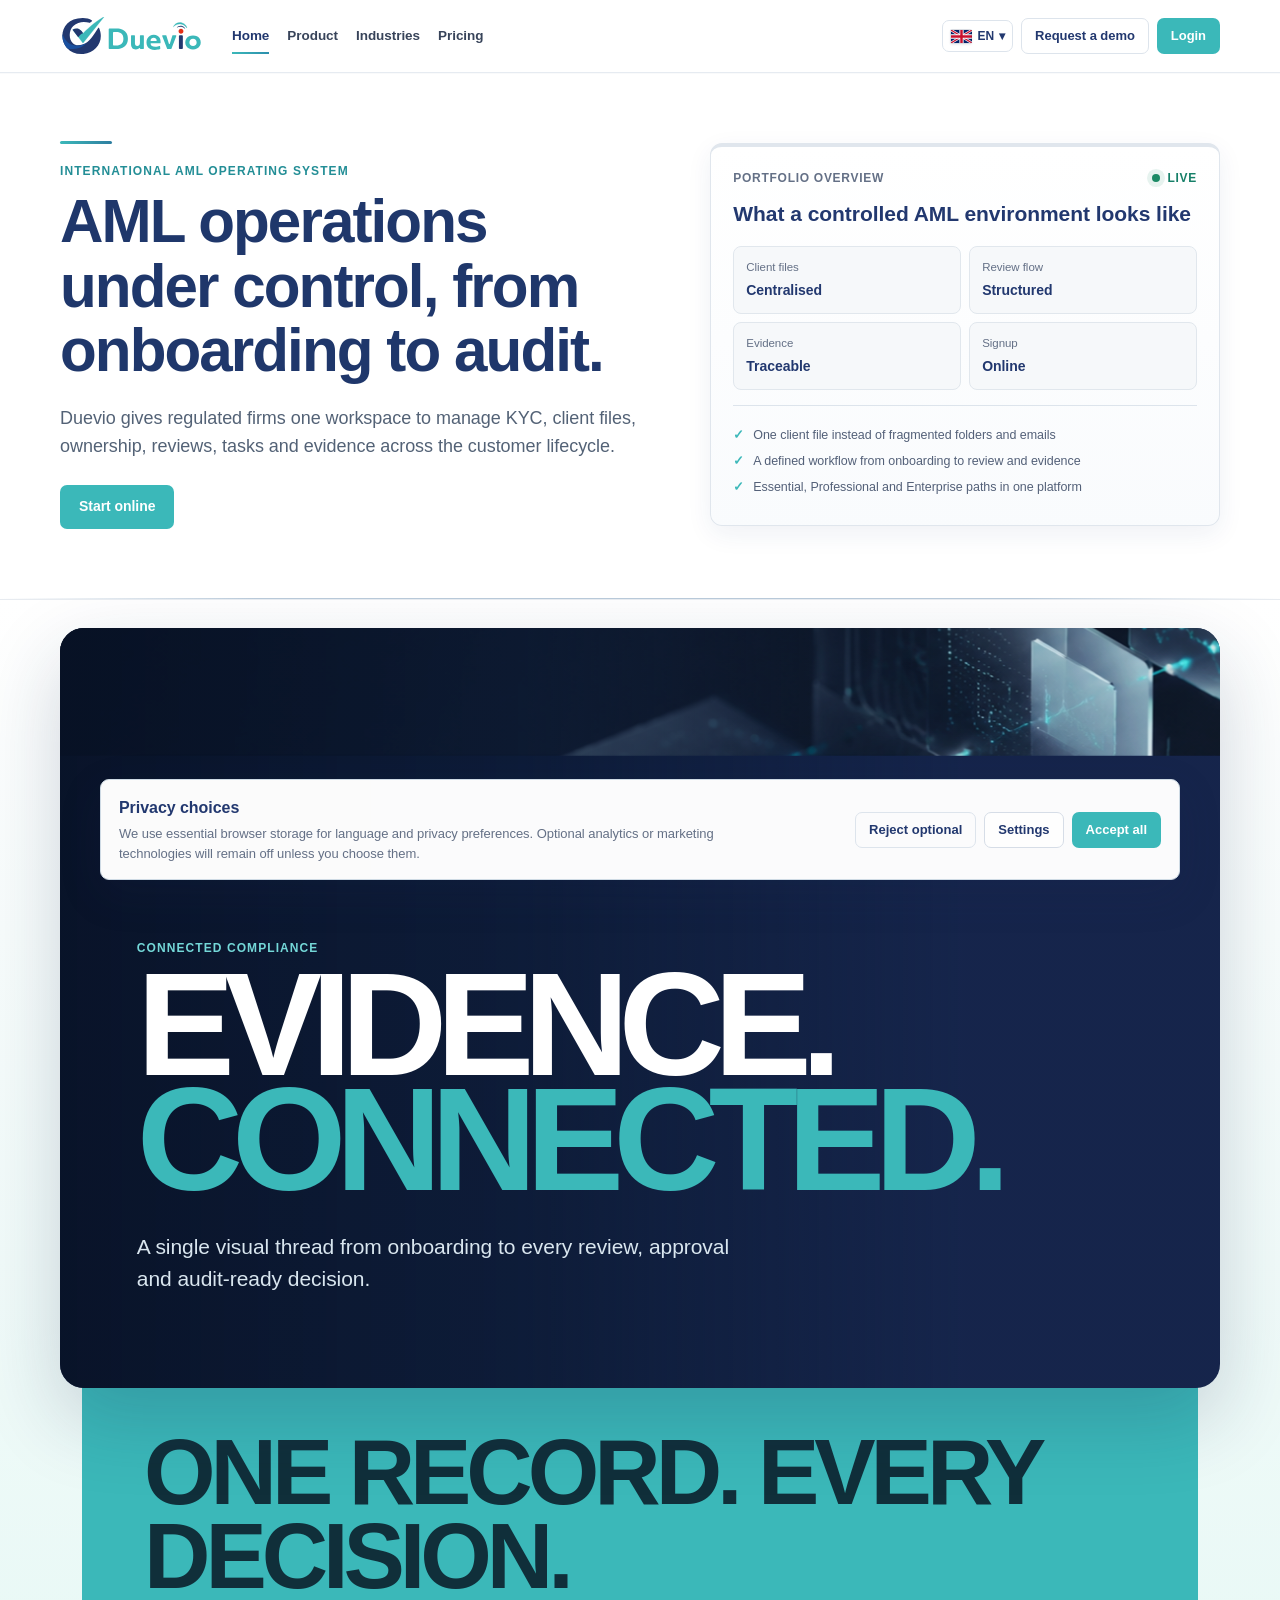
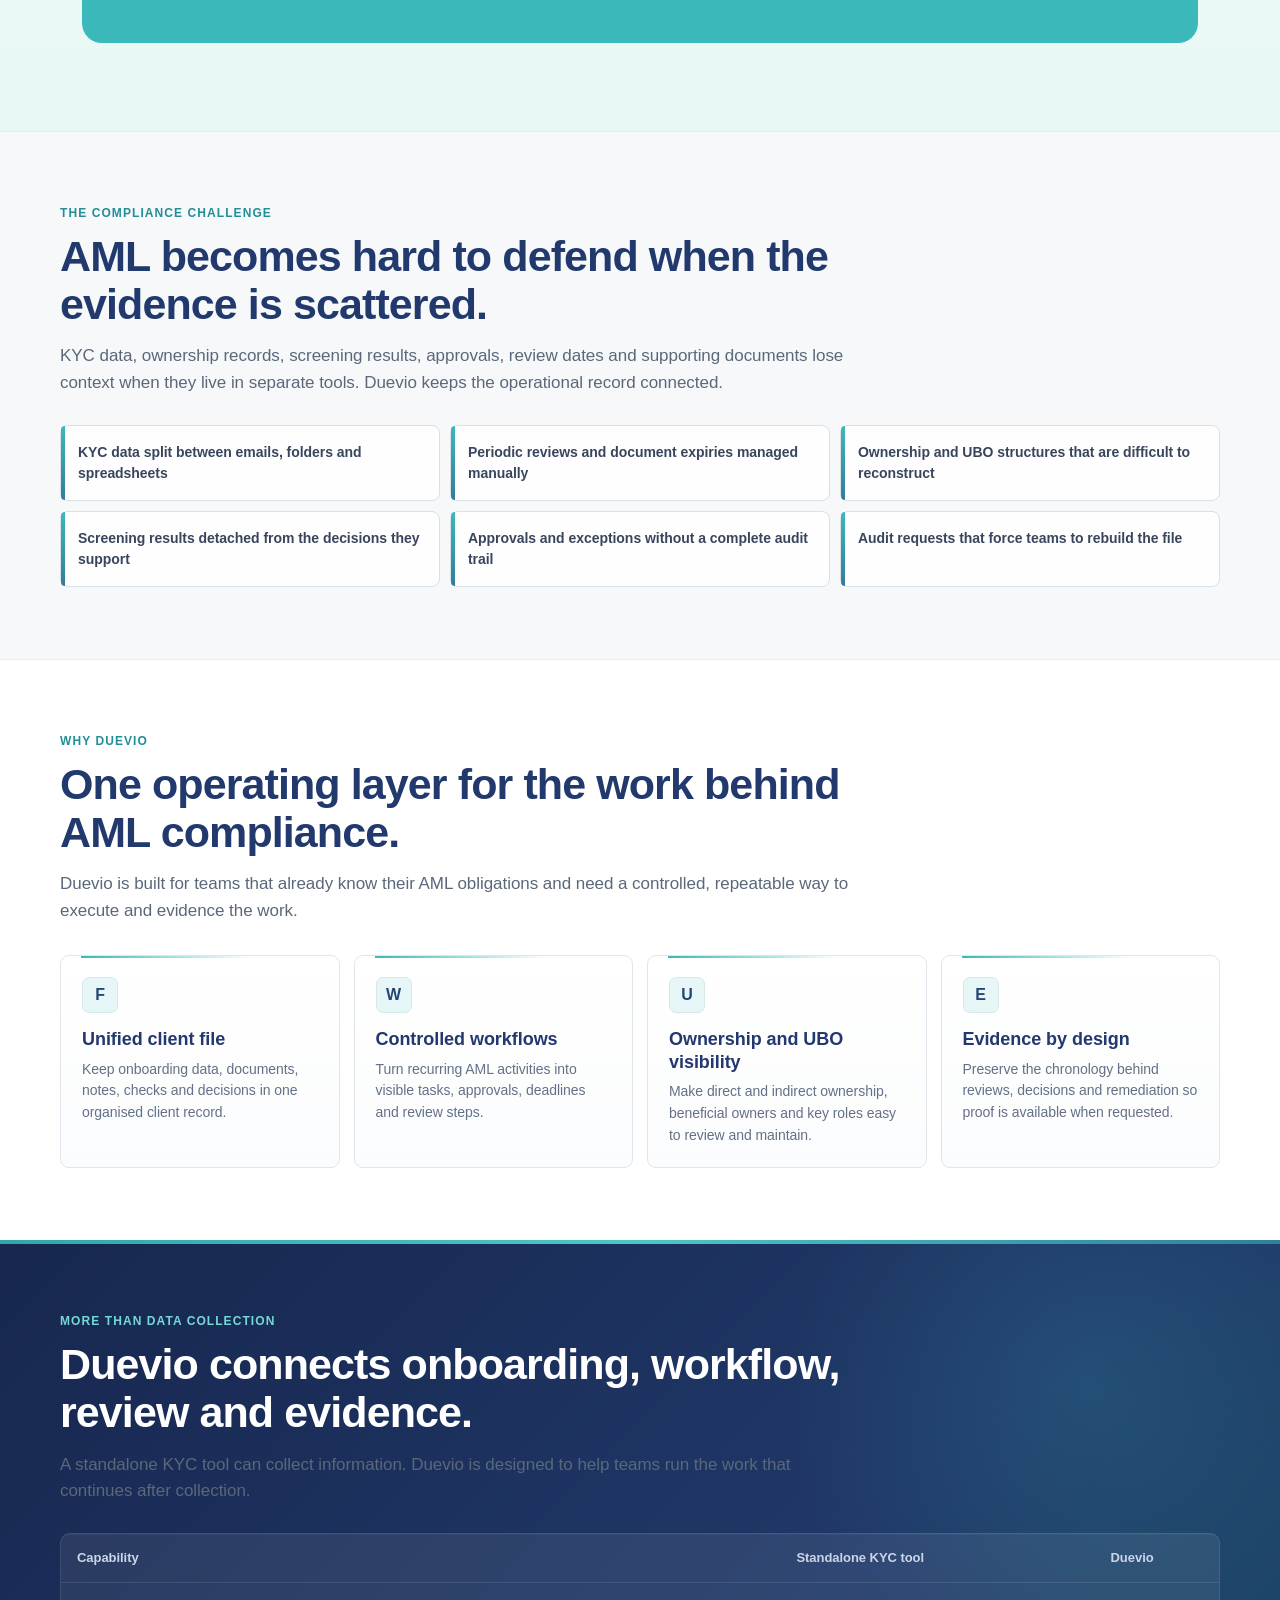
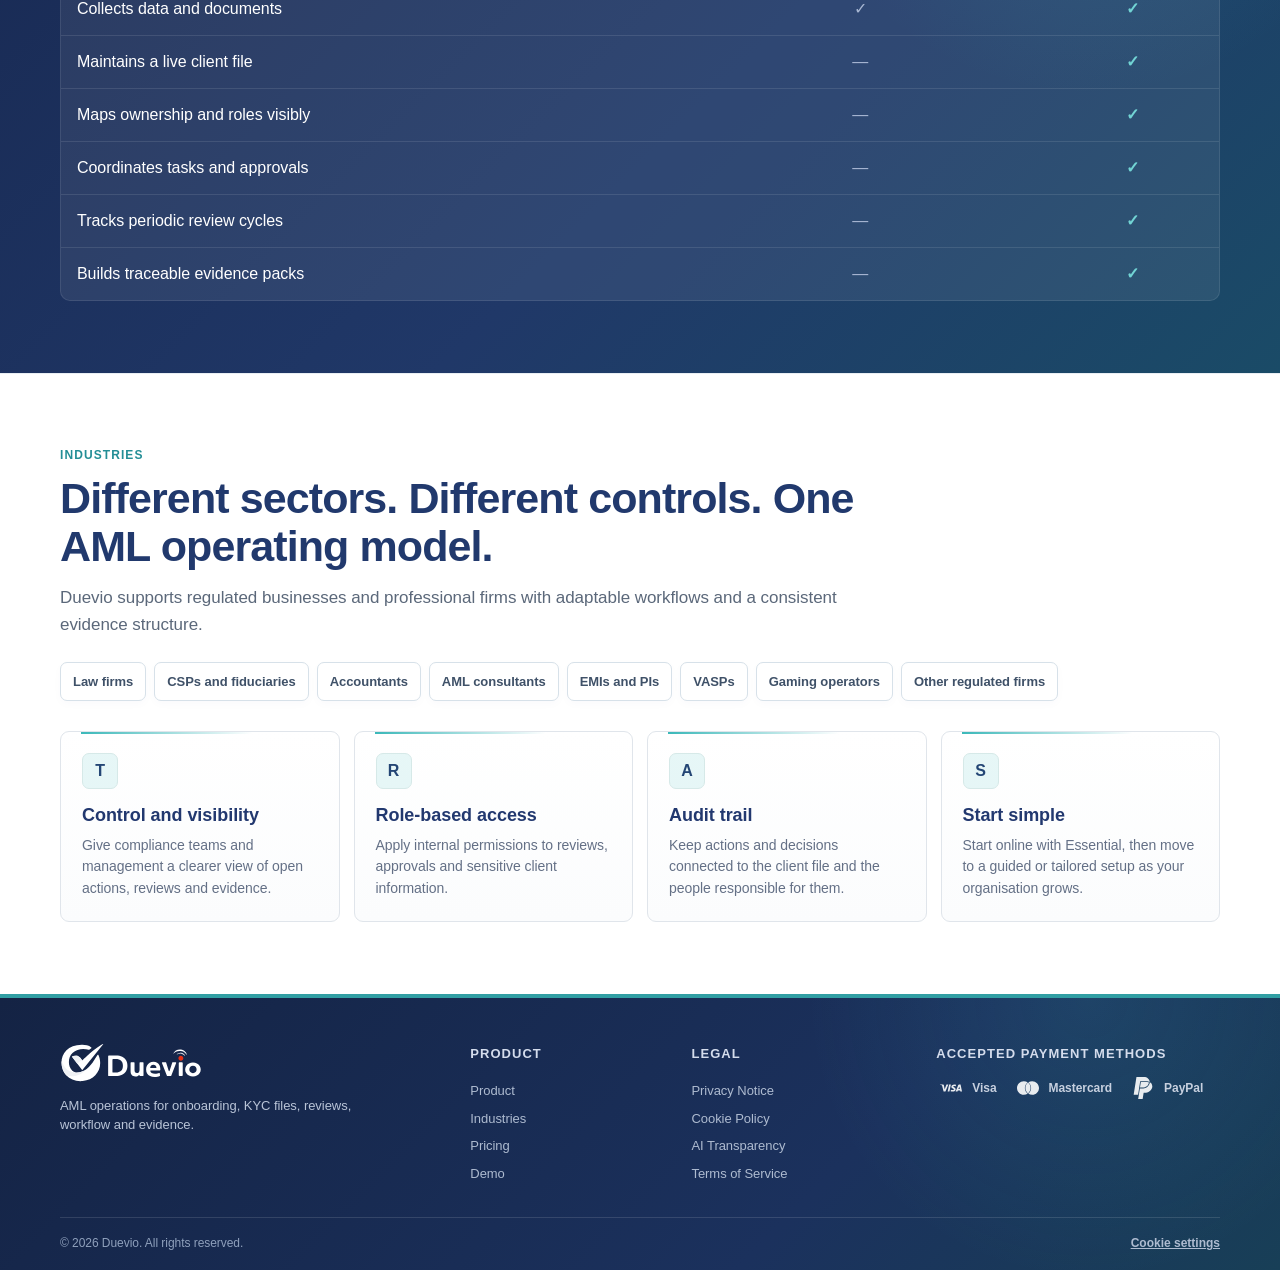
==== commit 6577d416: "Remove Explore Duevio button from homepage" ====
--- a/index.html
+++ b/index.html
@@ -81,7 +81,7 @@
             <p class="lead" data-i18n="home.lead">Duevio gives regulated firms one workspace to manage KYC, client files, ownership, reviews, tasks and evidence across the customer lifecycle.</p>
             <div class="button-row">
               <a class="button button-primary" href="#pricing" data-i18n="cta.startOnline">Start online</a>
-              <a class="button button-secondary" href="#product" data-i18n="cta.explore">Explore Duevio</a>
+              
             </div>
           </div>
           <div class="overview-card" aria-label="Portfolio overview">
@@ -239,7 +239,7 @@
     </section>
 <section class="page" data-page="demo" aria-labelledby="demo-title" hidden>
       <div class="hero subhero"><div class="container hero-grid"><div class="hero-copy"><p class="eyebrow" data-i18n="demo.eyebrow">Demo</p><h1 id="demo-title" data-i18n="demo.title">See how Duevio fits your AML operating model.</h1><p class="lead" data-i18n="demo.lead">Use a discovery call to review your current onboarding, KYC file structure, review process and evidence requirements, then identify the right starting point.</p><div class="button-row"><a class="button button-primary" href="#demo-form" data-i18n="demo.book">Request a demo</a><a class="button button-secondary" href="#pricing" data-i18n="cta.startOnline">Start online</a></div></div><div class="overview-card"><div class="overview-head"><span data-i18n="demo.path">Conversion path</span><span class="status-dot"><span></span><span data-i18n="demo.clear">Clear</span></span></div><h2 data-i18n="demo.overviewTitle">Choose the right Duevio path for your organisation</h2><div class="metric-grid"><div><span data-i18n="demo.discovery">Discovery</span><strong data-i18n="demo.focused">Focused</strong></div><div><span data-i18n="nav.signup">Signup</span><strong data-i18n="plans.online">Online</strong></div><div><span data-i18n="nav.plans">Pricing</span><strong data-i18n="demo.visible">Visible</strong></div><div><span data-i18n="demo.followup">Follow-up</span><strong data-i18n="product.metric2Value">Structured</strong></div></div></div></div></div>
-      <section class="section"><div class="container"><div class="steps-grid demo-steps"><article><span>1</span><h3 data-i18n="demo.step1Title">Understand your AML setup</h3><p data-i18n="demo.step1Text">Discuss onboarding, KYC file structure, review cycles and current operational friction.</p></article><article><span>2</span><h3 data-i18n="demo.step2Title">See Duevio in context</h3><p data-i18n="demo.step2Text">Review how client files, tasks, ownership, reviews and evidence can work together.</p></article><article><span>3</span><h3 data-i18n="demo.step3Title">Choose the starting point</h3><p data-i18n="demo.step3Text">Decide whether Essential, Professional or Enterprise best matches your organisation.</p></article><article><span>4</span><h3 data-i18n="demo.step4Title">Plan implementation</h3><p data-i18n="demo.step4Text">Agree setup, migration, onboarding support and integration priorities where required.</p></article></div><form id="demo-form" class="form-card demo-form" action="https://formsubmit.co/support@duevio.com" method="POST"><input type="hidden" name="_subject" value="New Duevio demo request"><input type="hidden" name="_template" value="table"><input type="hidden" name="_captcha" value="false"><input type="text" name="_honey" tabindex="-1" autocomplete="off" aria-hidden="true" style="display:none"><h2 data-i18n="demo.formTitle">Request a demo now</h2><div class="form-grid"><label><span data-i18n="form.org">Organisation name</span><input name="organisation" required></label><label><span data-i18n="form.name">Main contact name</span><input name="name" required></label><label><span data-i18n="form.email">Work email</span><input type="email" name="email" required></label><label><span data-i18n="form.country">Country / jurisdiction</span><input name="country" required></label></div><label class="full"><span data-i18n="demo.formNeed">What would you like to review?</span><textarea name="needs" rows="4"></textarea></label><label class="checkbox"><input type="checkbox" required><span><span data-i18n="form.terms1">I agree to the</span> <a href="#privacy" data-i18n="legal.privacy">Privacy Notice</a>.</span></label><button class="button button-primary" type="submit" data-i18n="demo.submit">Request a demo</button><p class="form-status" id="demoStatus" role="status" aria-live="polite"></p></form></div></section>
+      <section class="section"><div class="container"><div class="steps-grid demo-steps"><article><span>1</span><h3 data-i18n="demo.step1Title">Understand your AML setup</h3><p data-i18n="demo.step1Text">Discuss onboarding, KYC file structure, review cycles and current operational friction.</p></article><article><span>2</span><h3 data-i18n="demo.step2Title">See Duevio in context</h3><p data-i18n="demo.step2Text">Review how client files, tasks, ownership, reviews and evidence can work together.</p></article><article><span>3</span><h3 data-i18n="demo.step3Title">Choose the starting point</h3><p data-i18n="demo.step3Text">Decide whether Essential, Professional or Enterprise best matches your organisation.</p></article><article><span>4</span><h3 data-i18n="demo.step4Title">Plan implementation</h3><p data-i18n="demo.step4Text">Agree setup, migration, onboarding support and integration priorities where required.</p></article></div><form id="demo-form" class="form-card demo-form" action="https://formsubmit.co/support@duevio.com" method="POST"><input type="hidden" name="_subject" value="New Duevio demo request"><input type="hidden" name="_template" value="table"><input type="hidden" name="_captcha" value="false"><input type="text" name="_honey" tabindex="-1" autocomplete="off" aria-hidden="true" style="display:none"><h2 data-i18n="demo.formTitle">Request a demo now</h2><div class="form-grid"><label><span data-i18n="form.org">Organisation name</span><input name="organisation" required></label><label><span data-i18n="form.name">Main contact name</span><input name="name" required></label><label><span data-i18n="form.email">Work email</span><input type="email" name="email" required></label><label><span data-i18n="form.country">Country / jurisdiction</span><input name="country" required></label></div><label class="full"><span data-i18n="demo.formNeed">What would you like to review?</span><textarea name="needs" rows="4"></textarea></label><label class="checkbox"><input type="checkbox" required><span><span data-i18n="form.terms1">I agree to the</span> <a href="#privacy" data-i18n="legal.privacy">Privacy Notice</a>.</span></label><button class="button button-primary" type="submit" data-i18n="demo.submit">Send Request</button><p class="form-status" id="demoStatus" role="status" aria-live="polite"></p></form></div></section>
     </section>
 
     <section class="page legal-page" data-page="privacy" aria-labelledby="privacy-title" hidden><div class="container legal-container"><p class="eyebrow" data-i18n="legal.privacy">Privacy Notice</p><h1 id="privacy-title" data-i18n="privacy.title">Privacy Notice</h1><p class="legal-update" data-i18n="privacy.updated">Version: 24 August 2026</p><div class="legal-callout production-required"><strong data-i18n="privacy.requiredTitle">Required before production</strong><p data-i18n="privacy.requiredText">Insert the verified legal name, registered address and privacy contact of the entity operating Duevio. GDPR Article 13 requires the controller's identity and contact details when personal data are collected.</p></div><div class="legal-body">
--- a/assets/css/styles.css
+++ b/assets/css/styles.css
@@ -111,3 +111,5 @@
 
 .enterprise-form-lead{margin:8px 0 24px;max-width:760px}
 .enterprise-form textarea{resize:vertical}
+
+.demo-form:not(.enterprise-form) .checkbox{margin-bottom:20px}
